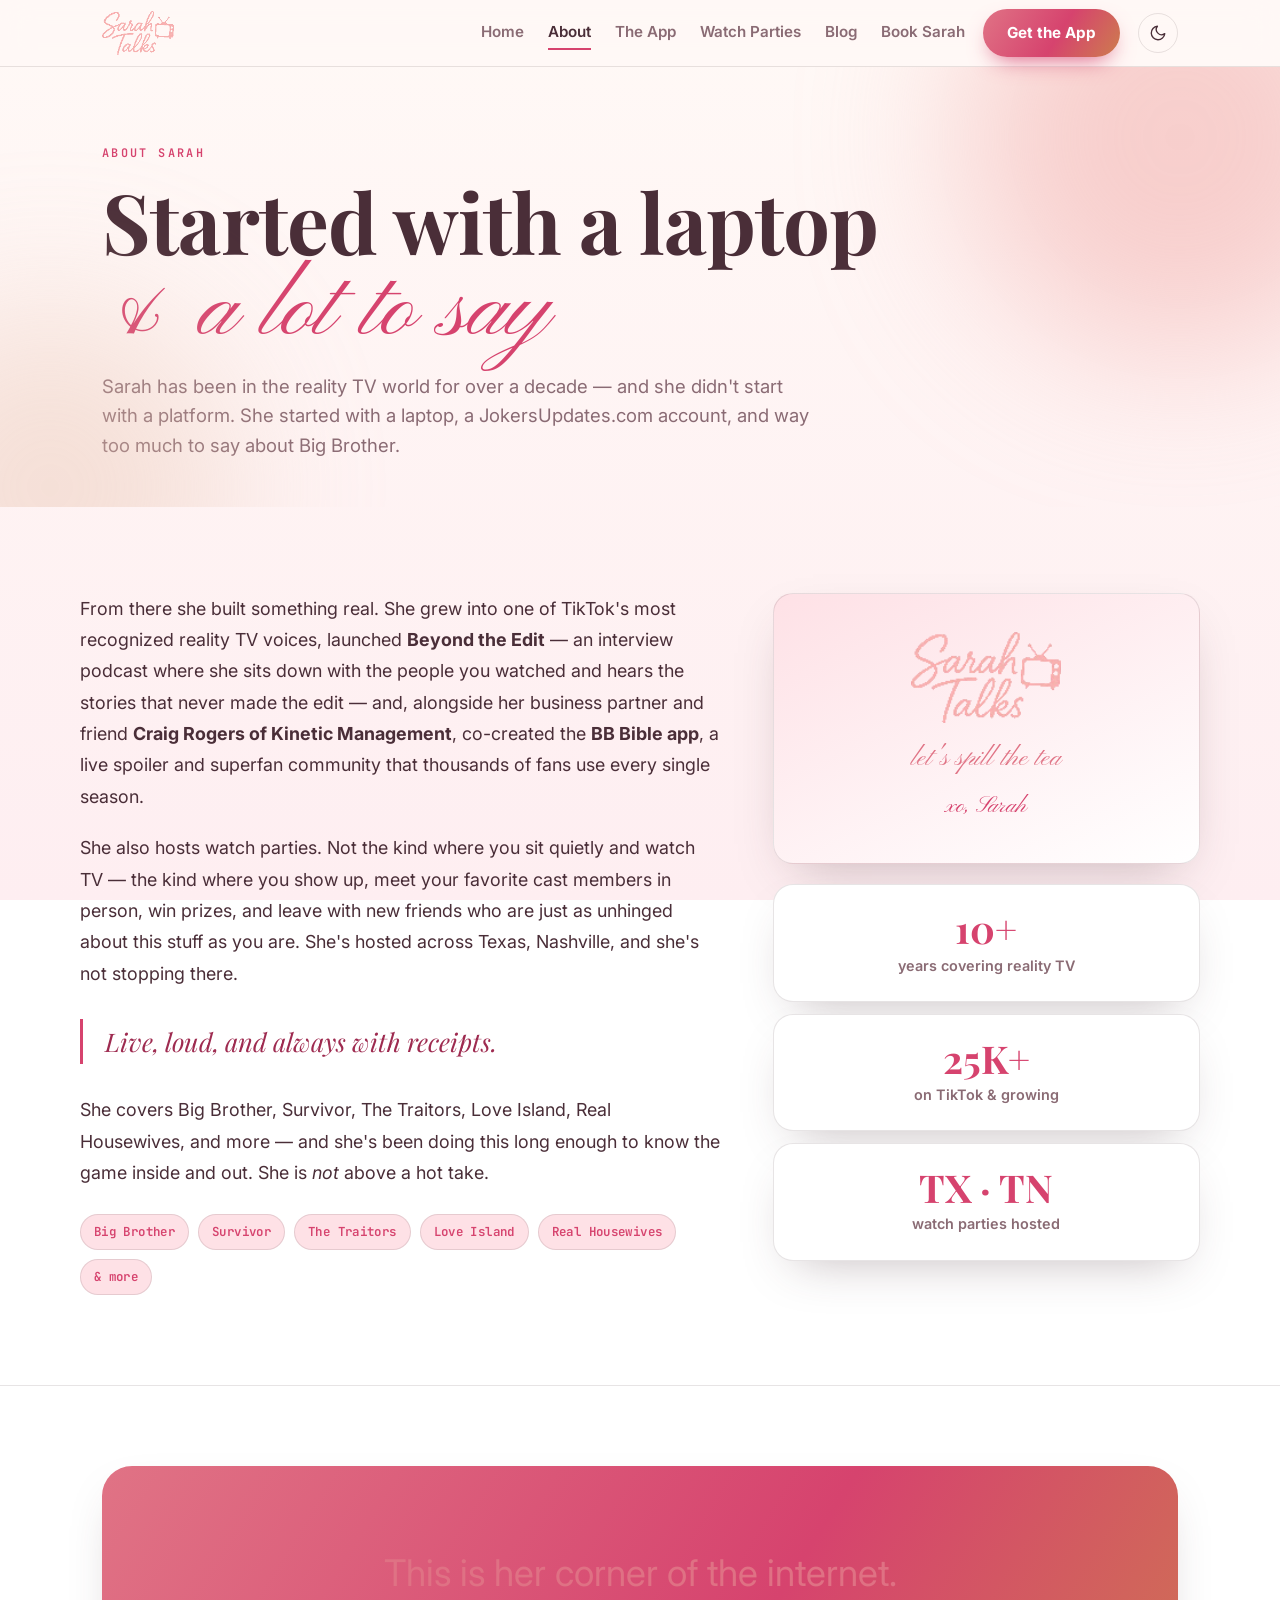
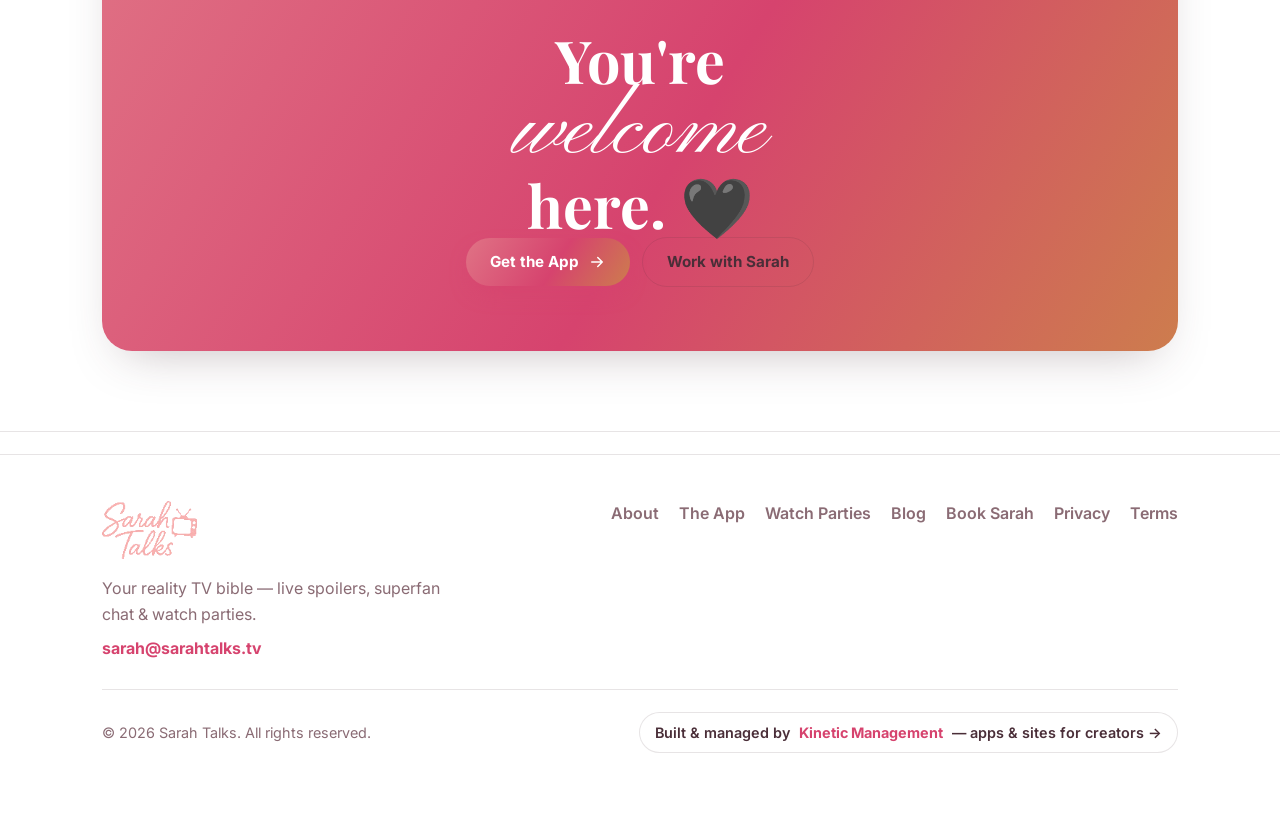
==== about.html @ 282096b9 "Add About page + self-serve Blog (The Feed); nav/footer links; Home CTA → About Co-Authored-By: Clau" ====
<!doctype html>
<html lang="en">
<head>
<meta charset="utf-8">
<meta name="viewport" content="width=device-width, initial-scale=1">
<title>About Sarah — Sarah Talks</title>
<meta name="description" content="Sarah has been in the reality TV world for over a decade — TikTok's reality bestie, host of Beyond the Edit, co-creator of the BB Bible app, and thrower of watch parties across Texas & Nashville.">
<link rel="preconnect" href="https://fonts.googleapis.com">
<link rel="preconnect" href="https://fonts.gstatic.com" crossorigin>
<link href="https://fonts.googleapis.com/css2?family=Playfair+Display:ital,wght@0,500;0,600;0,700;0,800;1,500;1,600&family=Pinyon+Script&family=Inter:wght@400;500;600;700;800&family=JetBrains+Mono:wght@500;600&display=swap" rel="stylesheet">
<link rel="stylesheet" href="styles.css">
</head>
<body>
<header class="nav"><div class="wrap nav-in">
  <a href="index.html" class="brand"><img class="logo" src="assets/sarah-logo-trim.png" alt="Sarah Talks"></a>
  <nav class="nav-right">
    <div class="nav-links" id="navLinks">
      <a href="index.html">Home</a>
      <a href="about.html" class="active">About</a>
      <a href="app.html">The App</a>
      <a href="watch-parties.html">Watch Parties</a>
      <a href="blog.html">Blog</a>
      <a href="book.html">Book Sarah</a>
    </div>
    <a href="app.html" class="btn btn-primary">Get the App</a>
    <button class="toggle" id="themeBtn" aria-label="Toggle theme"></button>
    <button class="menu-btn" id="menuBtn" aria-label="Menu"><svg viewBox="0 0 24 24" fill="none" stroke="currentColor" stroke-width="2" stroke-linecap="round"><path d="M3 6h18M3 12h18M3 18h18"/></svg></button>
  </nav>
</div></header>

<main>
  <section class="hero about-hero">
    <div class="blob a"></div><div class="blob b"></div>
    <div class="wrap">
      <span class="eyebrow">About Sarah</span>
      <h1 class="title" style="margin-top:12px">Started with a laptop<span class="script">&amp; a lot to say</span></h1>
      <p class="lede" style="max-width:60ch">Sarah has been in the reality TV world for over a decade — and she didn't start with a platform. She started with a laptop, a JokersUpdates.com account, and way too much to say about Big Brother.</p>
    </div>
  </section>

  <section>
    <div class="wrap about-grid">
      <div class="about-copy">
        <p>From there she built something real. She grew into one of TikTok's most recognized reality TV voices, launched <b>Beyond the Edit</b> — an interview podcast where she sits down with the people you watched and hears the stories that never made the edit — and, alongside her business partner and friend <b>Craig Rogers of Kinetic Management</b>, co-created the <b>BB Bible app</b>, a live spoiler and superfan community that thousands of fans use every single season.</p>

        <p>She also hosts watch parties. Not the kind where you sit quietly and watch TV — the kind where you show up, meet your favorite cast members in person, win prizes, and leave with new friends who are just as unhinged about this stuff as you are. She's hosted across Texas, Nashville, and she's not stopping there.</p>

        <blockquote class="pull">Live, loud, and always with receipts.</blockquote>

        <p>She covers Big Brother, Survivor, The Traitors, Love Island, Real Housewives, and more — and she's been doing this long enough to know the game inside and out. She is <em>not</em> above a hot take.</p>

        <div class="show-chips">
          <span>Big Brother</span><span>Survivor</span><span>The Traitors</span><span>Love Island</span><span>Real Housewives</span><span>&amp; more</span>
        </div>
      </div>

      <aside class="about-side">
        <figure class="about-panel">
          <img class="about-logo" src="assets/sarah-logo-trim.png" alt="Sarah Talks">
          <p class="signoff" style="font-size:1.7rem;margin:0">let's spill the tea</p>
          <span class="about-panel-sub">xo, Sarah</span>
        </figure>
        <div class="stats about-stats">
          <div class="stat-box"><b>10+</b><small>years covering reality TV</small></div>
          <div class="stat-box"><b>25K+</b><small>on TikTok &amp; growing</small></div>
          <div class="stat-box"><b>TX · TN</b><small>watch parties hosted</small></div>
        </div>
      </aside>
    </div>
  </section>

  <section class="band">
    <div class="wrap">
      <div class="final">
        <p class="signoff" style="font-size:2.3rem">This is her corner of the internet.</p>
        <h2>You're <span class="script">welcome</span> here. 🖤</h2>
        <div class="cta-row">
          <a href="app.html" class="btn btn-primary">Get the App
            <svg viewBox="0 0 24 24" fill="none" stroke="currentColor" stroke-width="2" stroke-linecap="round" stroke-linejoin="round"><path d="M5 12h14M13 6l6 6-6 6"/></svg></a>
          <a href="book.html" class="btn btn-ghost">Work with Sarah</a>
        </div>
      </div>
    </div>
  </section>
</main>

<footer><div class="wrap">
  <div class="foot-in">
    <div>
      <a href="index.html" class="brand"><img class="logo" src="assets/sarah-logo-trim.png" alt="Sarah Talks"></a>
      <p class="muted" style="margin:10px 0 0;max-width:34ch">Your reality TV bible — live spoilers, superfan chat &amp; watch parties.</p>
      <a class="foot-mail" href="mailto:sarah@sarahtalks.tv">sarah@sarahtalks.tv</a>
    </div>
    <div class="foot-links">
      <a href="about.html">About</a><a href="app.html">The App</a><a href="watch-parties.html">Watch Parties</a><a href="blog.html">Blog</a><a href="book.html">Book Sarah</a>
      <a href="privacy.html">Privacy</a>
      <a href="https://www.apple.com/legal/internet-services/itunes/dev/stdeula/" target="_blank" rel="noopener">Terms</a>
    </div>
  </div>
  <div class="kinetic">
    <span>&copy; <span id="yr">2026</span> Sarah Talks. All rights reserved.</span>
    <a class="plug" href="https://kinetic-mgmt.com" target="_blank" rel="noopener">Built &amp; managed by <b>Kinetic Management</b> &mdash; apps &amp; sites for creators &rarr;</a>
  </div>
</div></footer>
<script src="app.js"></script>
</body>
</html>
---- styles.css ----
/* Sarah Talks — shared styles. App-matched (lib/theme.dart): Playfair + Pinyon + Inter, rose-gold palette. */
:root{
  --bg:#fff9f6; --bg2:#feeef1; --surface:#ffffff; --blush:#fee1e6; --blush2:#fdebee;
  --ink:#4a2e38; --muted:#8a6b74; --line:rgba(74,46,56,.13);
  --rose:#f0a6a4; --rose-deep:#e07385; --rasp:#d6436e; --berry:#9e2b50;
  --rosegold:#c99a86; --rosegold-hi:#e7c2ac; --amber:#c9963f; --sage:#7fa98c;
  --grad:linear-gradient(122deg,#e07385 0%,#d6436e 55%,#c9963f 120%);
  --shadow:0 20px 50px -22px rgba(74,46,56,.34);
}
@media (prefers-color-scheme:dark){
  :root{--bg:#171215;--bg2:#1e151a;--surface:#221b20;--blush:#3a2a31;--blush2:#33242b;
    --ink:#f3e8eb;--muted:#b69ba4;--line:rgba(255,255,255,.10);--shadow:0 24px 60px -22px rgba(0,0,0,.72)}
}
:root[data-theme="light"]{--bg:#fff9f6;--bg2:#feeef1;--surface:#fff;--blush:#fee1e6;--blush2:#fdebee;--ink:#4a2e38;--muted:#8a6b74;--line:rgba(74,46,56,.13);--shadow:0 20px 50px -22px rgba(74,46,56,.34)}
:root[data-theme="dark"]{--bg:#171215;--bg2:#1e151a;--surface:#221b20;--blush:#3a2a31;--blush2:#33242b;--ink:#f3e8eb;--muted:#b69ba4;--line:rgba(255,255,255,.10);--shadow:0 24px 60px -22px rgba(0,0,0,.72)}

*{box-sizing:border-box}
html{scroll-behavior:smooth}
body{margin:0;color:var(--ink);background:linear-gradient(180deg,var(--bg),var(--bg2));background-attachment:fixed;
  font-family:"Inter",-apple-system,BlinkMacSystemFont,"Segoe UI",sans-serif;line-height:1.6;-webkit-font-smoothing:antialiased;overflow-x:hidden}
.wrap{max-width:1120px;margin:0 auto;padding:0 22px}
a{color:inherit}
img{max-width:100%;display:block}
h1,h2,h3{margin:0;line-height:1.06;text-wrap:balance;font-family:"Playfair Display",serif}
.eyebrow{font-family:"JetBrains Mono",monospace;font-size:.74rem;letter-spacing:.2em;text-transform:uppercase;font-weight:600;color:var(--rasp)}
.script{font-family:"Pinyon Script",cursive;font-weight:400}
.muted{color:var(--muted)}

/* buttons */
.btn{display:inline-flex;align-items:center;gap:9px;border:none;cursor:pointer;font-family:inherit;font-weight:700;font-size:.95rem;padding:12px 24px;border-radius:999px;text-decoration:none;transition:transform .15s ease,filter .15s ease}
.btn svg{width:18px;height:18px}
.btn-primary{background:var(--grad);color:#fff;box-shadow:0 10px 24px -10px var(--rasp)}
.btn-primary:hover{transform:translateY(-2px);filter:brightness(1.04)}
.btn-ghost{background:transparent;color:var(--ink);border:1.5px solid var(--line)}
.btn-ghost:hover{border-color:var(--rasp);color:var(--rasp)}
.store{display:inline-flex;align-items:center;gap:11px;background:var(--ink);color:var(--bg);text-decoration:none;padding:11px 19px;border-radius:14px;transition:transform .15s ease}
.store:hover{transform:translateY(-2px)}
.store svg{width:24px;height:24px;flex:none}
.store small{display:block;font-size:.66rem;opacity:.8;line-height:1.1;font-weight:500}
.store b{display:block;font-size:1.02rem;line-height:1.15;font-weight:800}
.cta-row{display:flex;flex-wrap:wrap;gap:12px;align-items:center}

/* nav */
header.nav{position:sticky;top:0;z-index:50;background:color-mix(in srgb,var(--bg) 86%,transparent);backdrop-filter:blur(14px);border-bottom:1px solid var(--line)}
.nav-in{display:flex;align-items:center;justify-content:space-between;height:66px}
.brand{font-family:"Playfair Display",serif;font-weight:800;font-size:1.5rem;text-decoration:none;color:var(--ink);letter-spacing:.01em}
.brand em{font-style:italic;color:var(--rasp);font-weight:600}
.nav-right{display:flex;align-items:center;gap:18px}
.nav-links{display:flex;gap:24px}
.nav-links a{text-decoration:none;color:var(--muted);font-weight:600;font-size:.95rem;padding:4px 0;border-bottom:2px solid transparent}
.nav-links a:hover{color:var(--ink)}
.nav-links a.active{color:var(--ink);border-color:var(--rasp)}
.toggle{width:40px;height:40px;border-radius:50%;border:1.5px solid var(--line);background:transparent;cursor:pointer;display:grid;place-items:center;color:var(--ink)}
.toggle svg{width:18px;height:18px}
.toggle:hover{border-color:var(--rasp)}
.menu-btn{display:none;background:none;border:1.5px solid var(--line);border-radius:10px;width:40px;height:40px;cursor:pointer;color:var(--ink)}
@media(max-width:820px){.nav-links{display:none}.nav-links.open{display:flex;position:absolute;top:66px;left:0;right:0;flex-direction:column;background:var(--surface);border-bottom:1px solid var(--line);padding:14px 22px;gap:14px}.menu-btn{display:grid;place-items:center}}

/* icons in blush squares */
.ic{width:54px;height:54px;border-radius:16px;display:grid;place-items:center;background:var(--blush);border:1px solid var(--line);color:var(--rasp)}
.ic svg{width:24px;height:24px;fill:none;stroke:currentColor;stroke-width:1.7;stroke-linecap:round;stroke-linejoin:round}

/* hero */
.hero{position:relative;padding:72px 0 40px;overflow:hidden}
.blob{position:absolute;border-radius:50%;filter:blur(80px);z-index:0}
.blob.a{width:440px;height:440px;background:var(--rose);opacity:.5;top:-150px;right:-120px}
.blob.b{width:360px;height:360px;background:var(--rosegold-hi);opacity:.4;bottom:-160px;left:-130px}
.hero-in{position:relative;z-index:1}
.kicker{display:inline-flex;align-items:center;gap:9px;background:var(--surface);border:1px solid var(--line);padding:7px 15px;border-radius:999px;font-weight:600;font-size:.82rem;box-shadow:var(--shadow)}
.dot{width:9px;height:9px;border-radius:50%;background:var(--rasp);box-shadow:0 0 0 0 rgba(214,67,110,.6);animation:pulse 1.9s infinite;flex:none}
@keyframes pulse{0%{box-shadow:0 0 0 0 rgba(214,67,110,.5)}70%{box-shadow:0 0 0 12px rgba(214,67,110,0)}100%{box-shadow:0 0 0 0 rgba(214,67,110,0)}}
h1.title{font-size:clamp(2.9rem,7.2vw,5.2rem);font-weight:700;margin:20px 0 4px;letter-spacing:-.01em}
h1.title .script{display:block;font-size:clamp(3.4rem,8.6vw,6rem);line-height:.8;color:var(--rasp);font-weight:400;margin-top:8px}
.lede{font-size:1.16rem;color:var(--muted);max-width:52ch;margin:22px 0 26px}
.signoff{font-family:"Pinyon Script",cursive;font-size:1.9rem;color:var(--rose-deep);margin-top:22px}

/* sections */
section{padding:80px 0}
.band{background:var(--surface);border-block:1px solid var(--line)}
.sec-head{max-width:680px;margin-bottom:40px}
.sec-head h2{font-size:clamp(2.1rem,5vw,3.2rem);font-weight:700;margin:12px 0}
.sec-head h2 .script,.script.rasp{color:var(--rasp)}
.sec-head p{color:var(--muted);font-size:1.1rem}
.grid{display:grid;gap:18px}
.g3{grid-template-columns:repeat(3,1fr)}
.g2{grid-template-columns:repeat(2,1fr)}
@media(max-width:860px){.g3{grid-template-columns:1fr}.g2{grid-template-columns:1fr}}
.card{background:var(--surface);border:1px solid var(--line);border-radius:22px;padding:28px;box-shadow:var(--shadow)}
.feat{transition:transform .2s ease}
.feat:hover{transform:translateY(-4px)}
.feat .ic{margin-bottom:16px}
.feat h3{font-size:1.32rem;font-weight:700;margin-bottom:8px}
.feat p{color:var(--muted);font-size:.98rem;margin:0}

/* big split cards (home 'three worlds') */
.split{display:grid;grid-template-columns:repeat(3,1fr);gap:18px}
@media(max-width:860px){.split{grid-template-columns:1fr}}
.world{position:relative;overflow:hidden;border-radius:24px;padding:30px;color:#fff;min-height:280px;display:flex;flex-direction:column;justify-content:flex-end;text-decoration:none;box-shadow:var(--shadow);transition:transform .2s ease}
.world:hover{transform:translateY(-5px)}
.world .ic{background:rgba(255,255,255,.16);border-color:rgba(255,255,255,.24);color:#fff;position:absolute;top:26px;left:26px}
.world h3{font-size:1.7rem;font-weight:700}
.world p{margin:6px 0 14px;opacity:.94;font-family:"Inter";font-size:.98rem}
.world .go{font-weight:700;display:inline-flex;align-items:center;gap:7px}
.world .go svg{width:18px;height:18px;fill:none;stroke:currentColor;stroke-width:2}
.w-app{background:linear-gradient(155deg,#e07385,#9e2b50)}
.w-party{background:linear-gradient(155deg,#c9963f,#9e6b1f)}
.w-book{background:linear-gradient(155deg,#9e2b50,#4a2e38)}

/* shows */
.show-row{display:grid;grid-template-columns:repeat(3,1fr);gap:16px}
@media(max-width:760px){.show-row{grid-template-columns:1fr}}
.show{position:relative;border-radius:22px;padding:30px 26px;color:#fff;overflow:hidden;min-height:190px;display:flex;flex-direction:column;justify-content:flex-end;box-shadow:var(--shadow)}
.show.bb{background:linear-gradient(150deg,#e07385,#9e2b50)}
.show.sv{background:linear-gradient(150deg,#c9963f,#9e6b1f)}
.show.tr{background:linear-gradient(150deg,#9e2b50,#2a1620)}
.show h3{font-size:2rem;font-weight:700}
.show p{margin:4px 0 0;opacity:.92;font-size:.95rem;font-family:"Inter"}
.status{position:absolute;top:18px;left:18px;font-family:"JetBrains Mono",monospace;font-size:.66rem;font-weight:600;letter-spacing:.08em;background:rgba(0,0,0,.26);padding:5px 11px;border-radius:999px;text-transform:uppercase;color:#fff}
.status.live{background:var(--rasp)}

/* stats */
.stats{display:flex;flex-wrap:wrap;gap:14px}
.stat-box{flex:1;min-width:150px;background:var(--surface);border:1px solid var(--line);border-radius:20px;padding:24px;text-align:center;box-shadow:var(--shadow)}
.stat-box b{font-family:"Playfair Display",serif;font-weight:700;font-size:2.4rem;display:block;color:var(--rasp);line-height:1}
.stat-box small{color:var(--muted);font-weight:600;font-size:.9rem;display:block;margin-top:6px}

/* events */
.event{display:grid;grid-template-columns:auto 1fr auto;gap:24px;align-items:center;background:var(--surface);border:1px solid var(--line);border-radius:22px;padding:22px 26px;box-shadow:var(--shadow)}
.event+.event{margin-top:16px}
.edate{text-align:center;background:var(--blush);border:1px solid var(--line);border-radius:14px;padding:12px 16px;min-width:82px}
.edate .m{font-family:"JetBrains Mono",monospace;font-size:.72rem;letter-spacing:.12em;text-transform:uppercase;color:var(--rasp);font-weight:600}
.edate .d{font-family:"Playfair Display",serif;font-size:2rem;font-weight:700;line-height:1}
.einfo h3{font-size:1.3rem;font-weight:700;margin-bottom:4px}
.einfo .meta{color:var(--muted);font-size:.94rem;display:flex;flex-wrap:wrap;gap:14px;margin-top:6px}
.einfo .meta span{display:inline-flex;align-items:center;gap:6px}
.einfo .meta svg{width:15px;height:15px;fill:none;stroke:currentColor;stroke-width:1.7}
.epill{font-family:"JetBrains Mono",monospace;font-size:.66rem;font-weight:600;letter-spacing:.08em;text-transform:uppercase;padding:5px 11px;border-radius:999px;background:var(--blush);color:var(--rasp);display:inline-block;margin-bottom:8px}
.epill.past{background:var(--blush2);color:var(--muted)}
@media(max-width:720px){.event{grid-template-columns:auto 1fr;gap:16px}.event .btn{grid-column:1/-1;justify-content:center}}

/* gallery */
.gallery{display:grid;grid-template-columns:repeat(4,1fr);gap:12px}
@media(max-width:760px){.gallery{grid-template-columns:repeat(2,1fr)}}
.gallery .ph{aspect-ratio:3/4;border-radius:16px;background:linear-gradient(160deg,var(--blush),var(--rosegold-hi));border:1px solid var(--line);display:grid;place-items:center;color:var(--muted);font-size:.8rem;text-align:center;padding:10px;overflow:hidden}
.gallery .ph img{width:100%;height:100%;object-fit:cover}

/* logos strip */
.logos{display:flex;flex-wrap:wrap;gap:14px;align-items:center;justify-content:center}
.logos .lg{background:var(--surface);border:1px solid var(--line);border-radius:12px;padding:14px 22px;color:var(--muted);font-weight:700;font-family:"Playfair Display",serif;font-style:italic}

/* form */
.form{display:grid;gap:16px}
.form .row{display:grid;grid-template-columns:1fr 1fr;gap:16px}
@media(max-width:620px){.form .row{grid-template-columns:1fr}}
.field{display:flex;flex-direction:column;gap:7px}
.field label{font-weight:600;font-size:.88rem}
.field input,.field select,.field textarea{font-family:inherit;font-size:1rem;color:var(--ink);background:var(--bg);border:1.5px solid var(--line);border-radius:12px;padding:12px 14px;width:100%}
.field textarea{min-height:130px;resize:vertical}
.field input:focus,.field select:focus,.field textarea:focus{outline:none;border-color:var(--rasp)}

/* testimonial */
.quote{font-family:"Playfair Display",serif;font-style:italic;font-size:clamp(1.4rem,3vw,2rem);line-height:1.35;max-width:24ch}
.quote-by{color:var(--muted);font-weight:600;margin-top:16px;font-family:"Inter"}

/* phone */
.phone-wrap{display:grid;place-items:center}
.phone{width:272px;height:556px;border-radius:42px;background:linear-gradient(160deg,#4a2e38,#1b1216);padding:12px;box-shadow:var(--shadow),0 0 0 2px rgba(255,255,255,.05);position:relative}
.phone::before{content:"";position:absolute;top:20px;left:50%;transform:translateX(-50%);width:96px;height:22px;background:#000;border-radius:14px;z-index:3}
.screen{width:100%;height:100%;border-radius:32px;overflow:hidden;background:#fff9f6;display:flex;flex-direction:column}
.sc-top{background:var(--grad);padding:42px 16px 18px;color:#fff}
.sc-top .eyebrow{color:rgba(255,255,255,.9)}
.sc-top h4{font-family:"Playfair Display",serif;font-weight:700;font-size:1.5rem;margin:4px 0 0}
.sc-top .script{font-size:1.5rem;color:#fff}
.sc-body{padding:14px;display:flex;flex-direction:column;gap:10px;flex:1;background:linear-gradient(180deg,#fff9f6,#feeef1)}
.chip{background:#fff;border:1px solid rgba(74,46,56,.1);border-radius:14px;padding:11px 13px;box-shadow:0 6px 16px -12px rgba(74,46,56,.5)}
.chip .r{display:flex;justify-content:space-between;align-items:center;font-size:.82rem;font-weight:700;color:#4a2e38;gap:8px}
.chip .r .l{display:inline-flex;align-items:center;gap:7px}
.chip .r .l svg{width:15px;height:15px;fill:none;stroke:#d6436e;stroke-width:1.8}
.chip .s{font-size:.72rem;color:#8a6b74;margin-top:3px}
.liveTag{background:#d6436e;color:#fff;font-size:.6rem;font-weight:800;padding:2px 7px;border-radius:6px;letter-spacing:.06em}
.bar{height:8px;border-radius:6px;background:#f4dece;overflow:hidden;margin-top:6px}
.bar i{display:block;height:100%;width:72%;background:#c9963f}

/* marquee */
.marq{border-block:1px solid var(--line);background:var(--surface);overflow:hidden;white-space:nowrap;padding:15px 0;margin-top:30px}
.marq-track{display:inline-flex;gap:34px;animation:scroll 28s linear infinite;font-family:"Playfair Display",serif;font-style:italic;font-size:1.15rem;color:var(--muted)}
.marq-track b{color:var(--ink);font-style:normal;font-weight:700}
.marq-track span{color:var(--rasp)}
@keyframes scroll{from{transform:translateX(0)}to{transform:translateX(-50%)}}

/* final cta */
.final{text-align:center;background:var(--grad);border-radius:30px;padding:64px 30px;color:#fff;box-shadow:var(--shadow)}
.final h2{font-size:clamp(2.2rem,6vw,3.7rem);font-weight:700}
.final .script{display:block;font-size:1.5em;line-height:.9;margin-bottom:2px}
.final p{font-size:1.15rem;opacity:.96;max-width:44ch;margin:14px auto 26px;font-family:"Inter"}
.final .cta-row{justify-content:center}
.final .store{background:#2a1620;color:#fff}

/* footer */
footer{border-top:1px solid var(--line);padding:46px 0 60px;margin-top:22px}
.foot-in{display:flex;flex-wrap:wrap;justify-content:space-between;gap:26px;align-items:flex-start}
.foot-in .brand{font-size:1.35rem}
.foot-mail{color:var(--rasp);text-decoration:none;font-weight:700;display:inline-block;margin-top:8px}
.foot-links{display:flex;gap:20px;flex-wrap:wrap}
.foot-links a{color:var(--muted);text-decoration:none;font-weight:600}
.foot-links a:hover{color:var(--ink)}
.kinetic{margin-top:28px;padding-top:22px;border-top:1px solid var(--line);display:flex;justify-content:space-between;flex-wrap:wrap;gap:12px;align-items:center;color:var(--muted);font-size:.9rem}
.kinetic .plug{display:inline-flex;align-items:center;gap:9px;background:var(--surface);border:1px solid var(--line);padding:8px 15px;border-radius:999px;text-decoration:none;color:var(--ink);font-weight:600}
.kinetic .plug b{color:var(--rasp)}
.kinetic .plug:hover{border-color:var(--rasp)}

/* logo */
.brand{display:inline-flex;align-items:center}
.brand .logo{height:44px;width:auto;display:block}
.foot-in .brand .logo{height:58px}
@media(max-width:820px){.brand .logo{height:38px}}

/* responsive hero split (app page) */
.hero-split{display:grid;grid-template-columns:1.12fr .88fr;gap:46px;align-items:center}
@media(max-width:860px){.hero-split{grid-template-columns:1fr;gap:30px}.hero-split .phone-wrap{order:-1}}

/* dallas bento mosaic gallery */
.mosaic{display:grid;grid-template-columns:repeat(4,1fr);grid-auto-rows:172px;gap:12px;grid-auto-flow:dense}
.mosaic .tile{overflow:hidden;border-radius:16px;border:1px solid var(--line);box-shadow:var(--shadow);position:relative}
.mosaic .tile img{width:100%;height:100%;object-fit:cover;display:block;transition:transform .5s ease}
.mosaic .tile:hover img{transform:scale(1.07)}
.mosaic .big{grid-column:span 2;grid-row:span 2}
.mosaic .wide{grid-column:span 2}
.mosaic .tall{grid-row:span 2}
@media(max-width:820px){
  .mosaic{grid-template-columns:repeat(2,1fr);grid-auto-rows:150px;gap:10px}
  .mosaic .big{grid-column:span 2;grid-row:span 2}
  .mosaic .wide{grid-column:span 2}
  .mosaic .tall{grid-row:span 2}
}
@media(max-width:460px){.mosaic{grid-auto-rows:132px}}

/* mobile nav overflow fix */
html{overflow-x:hidden}
@media(max-width:820px){
  .nav-in{gap:10px}
  .nav-right{gap:10px}
  .nav-right .btn-primary{display:none}   /* Get-the-App lives in the hero + menu on mobile */
}

/* find sarah — socials + link list (linktree on-site) */
.sociicons{display:flex;flex-wrap:wrap;gap:12px;justify-content:center;margin:0 auto 26px}
.sociicons a{width:56px;height:56px;border-radius:16px;display:grid;place-items:center;background:var(--surface);border:1px solid var(--line);color:var(--ink);box-shadow:var(--shadow);transition:transform .18s ease,border-color .18s}
.sociicons a:hover{transform:translateY(-3px);border-color:var(--rasp);color:var(--rasp)}
.sociicons svg{width:24px;height:24px;fill:currentColor}
.linklist{max-width:540px;margin:0 auto;display:flex;flex-direction:column;gap:12px}
.linkbtn{display:flex;align-items:center;gap:14px;background:var(--surface);border:1px solid var(--line);border-radius:16px;padding:14px 18px;text-decoration:none;color:var(--ink);box-shadow:var(--shadow);transition:transform .18s ease,border-color .18s}
.linkbtn:hover{transform:translateY(-2px);border-color:var(--rasp)}
.linkbtn .ic{width:44px;height:44px;border-radius:12px;flex:none;margin:0}
.linkbtn b{font-weight:700;font-size:1.02rem}
.linkbtn small{display:block;font-weight:500;color:var(--muted);font-size:.85rem;margin-top:1px}
.linkbtn .arr{margin-left:auto;color:var(--muted);flex:none}
.linkbtn .arr svg{width:20px;height:20px;fill:none;stroke:currentColor;stroke-width:2;stroke-linecap:round;stroke-linejoin:round}
.linkbtn:hover .arr{color:var(--rasp)}

/* ============ ABOUT ============ */
.about-hero{padding-bottom:20px}
.about-grid{display:grid;grid-template-columns:1.5fr 1fr;gap:52px;align-items:start;padding:6px 0 10px}
.about-copy p{font-size:1.12rem;line-height:1.75;color:var(--ink);margin:0 0 20px}
.about-copy b{color:var(--ink);font-weight:700}
.pull{margin:30px 0;padding:6px 0 6px 22px;border-left:3px solid var(--rasp);
  font-family:"Playfair Display",serif;font-style:italic;font-size:1.6rem;line-height:1.3;color:var(--berry)}
:root[data-theme="dark"] .pull{color:var(--rose)}
@media(prefers-color-scheme:dark){:root:not([data-theme="light"]) .pull{color:var(--rose)}}
.show-chips{display:flex;flex-wrap:wrap;gap:9px;margin-top:26px}
.show-chips span{font-family:"JetBrains Mono",monospace;font-size:.78rem;font-weight:600;letter-spacing:.03em;
  padding:7px 13px;border-radius:999px;background:var(--blush);border:1px solid var(--line);color:var(--rasp)}
.about-side{position:sticky;top:88px;display:flex;flex-direction:column;gap:20px}
.about-photo{margin:0;border-radius:20px;overflow:hidden;border:1px solid var(--line);box-shadow:var(--shadow)}
.about-photo img{width:100%;height:auto;display:block}
.about-photo figcaption{font-size:.82rem;color:var(--muted);padding:10px 14px;background:var(--surface);text-align:center}
.about-stats{display:grid;grid-template-columns:1fr;gap:12px}
@media(max-width:860px){.about-grid{grid-template-columns:1fr;gap:34px}.about-side{position:static}.about-stats{grid-template-columns:1fr 1fr 1fr}}

/* ============ BLOG ============ */
.blog-head{padding:46px 0 8px}
.blog-list{display:grid;grid-template-columns:repeat(2,1fr);gap:26px;padding:22px 0 10px}
@media(max-width:760px){.blog-list{grid-template-columns:1fr}}
.pcard{display:flex;flex-direction:column;text-decoration:none;color:var(--ink);background:var(--surface);
  border:1px solid var(--line);border-radius:20px;overflow:hidden;box-shadow:var(--shadow);
  transition:transform .16s ease,border-color .16s ease}
.pcard:hover{transform:translateY(-4px);border-color:var(--rose-deep)}
.pcard-cover{aspect-ratio:16/9;background:var(--blush);background-size:cover;background-position:center;border-bottom:1px solid var(--line)}
.pcard-body{padding:20px 22px 24px;display:flex;flex-direction:column;gap:9px;flex:1}
.pcard .tag{align-self:flex-start;font-family:"JetBrains Mono",monospace;font-size:.68rem;letter-spacing:.14em;
  text-transform:uppercase;font-weight:600;color:var(--rasp);background:var(--blush);padding:4px 10px;border-radius:999px}
.pcard h3{font-family:"Playfair Display",serif;font-size:1.4rem;font-weight:700;margin:2px 0 0;line-height:1.2}
.pcard p{color:var(--muted);font-size:.98rem;line-height:1.55;margin:0}
.pcard .meta{margin-top:auto;padding-top:10px;font-size:.82rem;color:var(--muted);display:flex;gap:8px;align-items:center}
.blog-empty{text-align:center;color:var(--muted);padding:70px 0;font-size:1.05rem}

/* ============ ARTICLE (post) ============ */
.article{max-width:720px;margin:0 auto;padding:8px 0 20px}
.article .backlink{display:inline-flex;align-items:center;gap:6px;color:var(--muted);text-decoration:none;font-weight:600;font-size:.9rem;margin-bottom:20px}
.article .backlink:hover{color:var(--rasp)}
.article-cover{width:100%;border-radius:20px;border:1px solid var(--line);margin:14px 0 8px;box-shadow:var(--shadow)}
.article h1{font-family:"Playfair Display",serif;font-size:clamp(2rem,5vw,2.9rem);font-weight:800;line-height:1.12;margin:12px 0 10px}
.article .art-meta{color:var(--muted);font-size:.92rem;margin-bottom:6px}
.prose{font-size:1.14rem;line-height:1.8;color:var(--ink)}
.prose p{margin:0 0 22px}
.prose h2{font-family:"Playfair Display",serif;font-size:1.7rem;margin:34px 0 12px}
.prose h3{font-size:1.3rem;margin:28px 0 10px}
.prose a{color:var(--rasp);text-decoration:underline;text-underline-offset:2px}
.prose ul,.prose ol{margin:0 0 22px;padding-left:22px}
.prose li{margin:0 0 8px}
.prose img{max-width:100%;border-radius:14px;margin:10px 0}
.prose blockquote{margin:24px 0;padding:4px 0 4px 20px;border-left:3px solid var(--rasp);font-style:italic;color:var(--berry)}

/* ============ WRITE (self-serve editor) ============ */
.editor-wrap{max-width:760px;margin:0 auto;padding:10px 0 40px}
.ed-field{display:flex;flex-direction:column;gap:6px;margin-bottom:16px}
.ed-field label{font-family:"JetBrains Mono",monospace;font-size:.72rem;letter-spacing:.12em;text-transform:uppercase;font-weight:600;color:var(--muted)}
.ed-field input,.ed-field textarea,.ed-field select{font:inherit;color:var(--ink);background:var(--surface);border:1.5px solid var(--line);
  border-radius:12px;padding:12px 14px;width:100%;box-sizing:border-box}
.ed-field input:focus,.ed-field textarea:focus{outline:none;border-color:var(--rasp)}
.ed-field textarea{min-height:340px;line-height:1.7;resize:vertical}
.ed-row{display:grid;grid-template-columns:1fr 1fr;gap:16px}
@media(max-width:620px){.ed-row{grid-template-columns:1fr}}
.ed-actions{display:flex;gap:12px;flex-wrap:wrap;align-items:center;margin-top:8px}
.ed-note{font-size:.92rem;margin-left:auto}
.ed-hint{font-size:.82rem;color:var(--muted);margin:-8px 0 18px}
.login-card{max-width:420px;margin:40px auto;background:var(--surface);border:1px solid var(--line);border-radius:20px;padding:30px 28px;box-shadow:var(--shadow)}
.login-card h2{margin:0 0 6px}
.draft-list{margin-top:34px;border-top:1px solid var(--line);padding-top:22px}
.draft-row{display:flex;align-items:center;gap:12px;padding:12px 0;border-bottom:1px solid var(--line)}
.draft-row .grow{flex:1;min-width:0}
.draft-row .grow b{display:block;font-family:"Playfair Display",serif;font-size:1.05rem}
.draft-row .grow small{color:var(--muted)}
.badge-live{font-family:"JetBrains Mono",monospace;font-size:.66rem;letter-spacing:.1em;padding:3px 8px;border-radius:999px;background:var(--sage);color:#fff;font-weight:600}
.badge-draft{font-family:"JetBrains Mono",monospace;font-size:.66rem;letter-spacing:.1em;padding:3px 8px;border-radius:999px;background:var(--blush);color:var(--muted);font-weight:600}
.btn-sm{padding:7px 13px;font-size:.86rem;border-radius:10px}

.about-panel{margin:0;border-radius:20px;border:1px solid var(--line);box-shadow:var(--shadow);
  background:linear-gradient(155deg,var(--blush),var(--surface));padding:38px 26px;text-align:center;
  display:flex;flex-direction:column;align-items:center;gap:6px}
.about-panel .about-logo{width:150px;max-width:70%;height:auto;margin-bottom:8px}
.about-panel .signoff{color:var(--rose-deep)}
.about-panel-sub{font-family:"Pinyon Script",cursive;font-size:1.5rem;color:var(--rasp)}
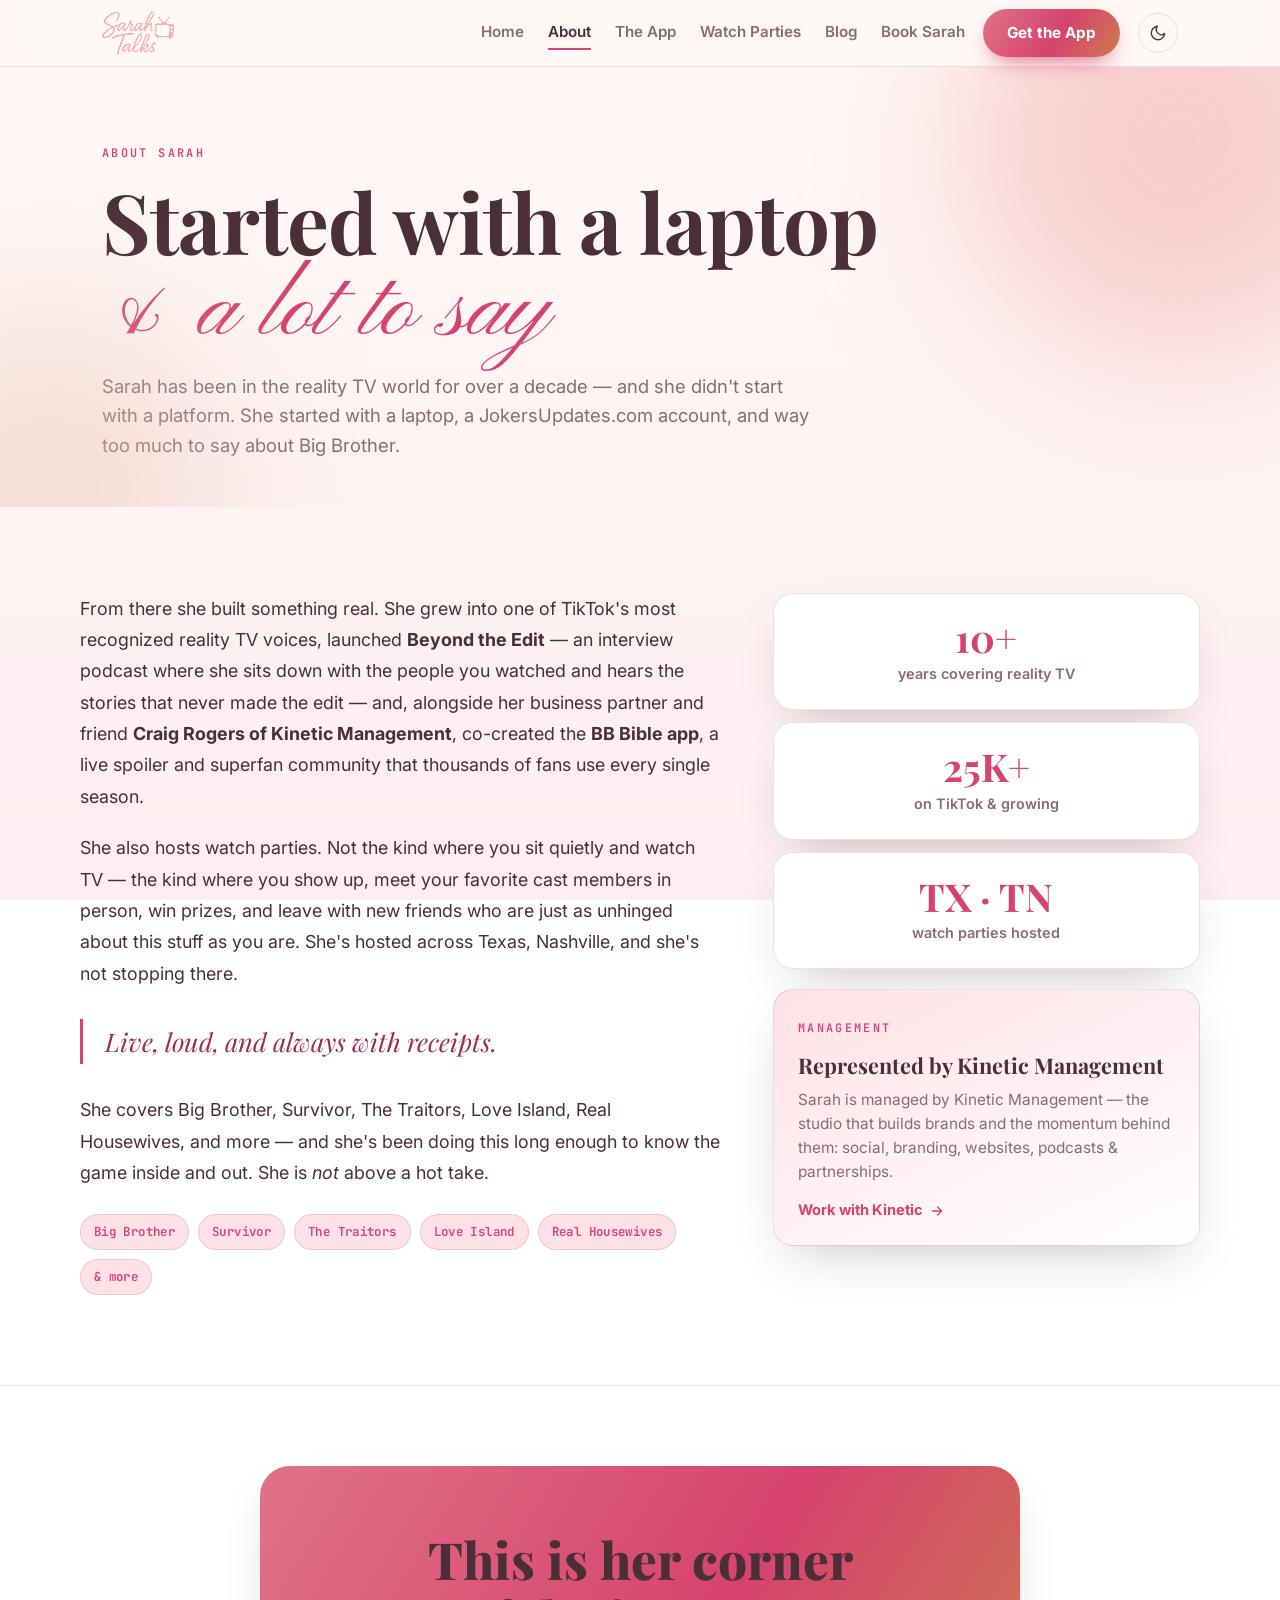
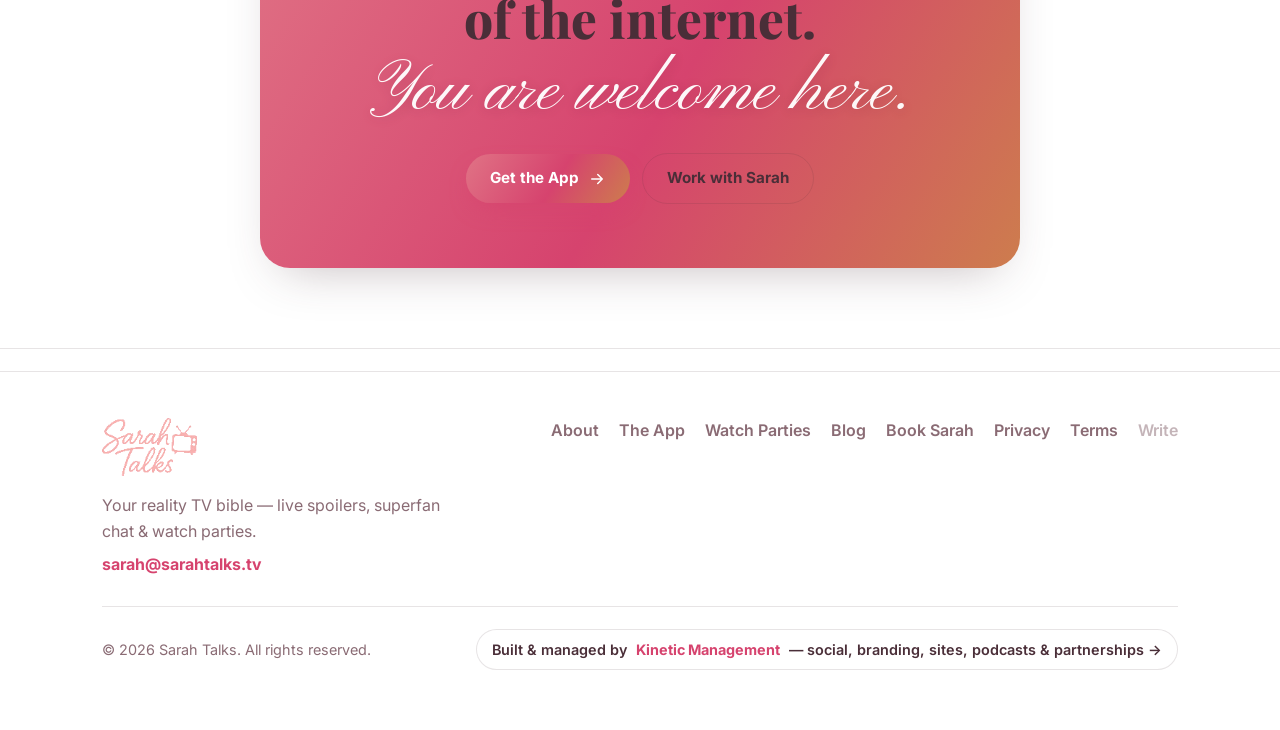
==== commit 28081f48: "About/Blog polish: readable closing, drop pixeled logo + xo + emojis, Kinetic card, stronger blog bo" ====
--- a/about.html
+++ b/about.html
@@ -8,7 +8,7 @@
 <link rel="preconnect" href="https://fonts.googleapis.com">
 <link rel="preconnect" href="https://fonts.gstatic.com" crossorigin>
 <link href="https://fonts.googleapis.com/css2?family=Playfair+Display:ital,wght@0,500;0,600;0,700;0,800;1,500;1,600&family=Pinyon+Script&family=Inter:wght@400;500;600;700;800&family=JetBrains+Mono:wght@500;600&display=swap" rel="stylesheet">
-<link rel="stylesheet" href="styles.css">
+<link rel="stylesheet" href="styles.css?v=2">
 </head>
 <body>
 <header class="nav"><div class="wrap nav-in">
@@ -55,15 +55,16 @@
       </div>
 
       <aside class="about-side">
-        <figure class="about-panel">
-          <img class="about-logo" src="assets/sarah-logo-trim.png" alt="Sarah Talks">
-          <p class="signoff" style="font-size:1.7rem;margin:0">let's spill the tea</p>
-          <span class="about-panel-sub">xo, Sarah</span>
-        </figure>
         <div class="stats about-stats">
           <div class="stat-box"><b>10+</b><small>years covering reality TV</small></div>
           <div class="stat-box"><b>25K+</b><small>on TikTok &amp; growing</small></div>
           <div class="stat-box"><b>TX · TN</b><small>watch parties hosted</small></div>
+        </div>
+        <div class="kinetic-card">
+          <span class="eyebrow">Management</span>
+          <b>Represented by Kinetic Management</b>
+          <p>Sarah is managed by Kinetic Management — the studio that builds brands and the momentum behind them: social, branding, websites, podcasts &amp; partnerships.</p>
+          <a href="https://kinetic-mgmt.com" target="_blank" rel="noopener">Work with Kinetic <svg viewBox="0 0 24 24" width="16" height="16" fill="none" stroke="currentColor" stroke-width="2" stroke-linecap="round" stroke-linejoin="round"><path d="M5 12h14M13 6l6 6-6 6"/></svg></a>
         </div>
       </aside>
     </div>
@@ -71,10 +72,10 @@
 
   <section class="band">
     <div class="wrap">
-      <div class="final">
-        <p class="signoff" style="font-size:2.3rem">This is her corner of the internet.</p>
-        <h2>You're <span class="script">welcome</span> here. 🖤</h2>
-        <div class="cta-row">
+      <div class="final about-final">
+        <h2 class="corner-line">This is her corner of the internet.</h2>
+        <p class="welcome-line">You are welcome here.</p>
+        <div class="cta-row" style="justify-content:center">
           <a href="app.html" class="btn btn-primary">Get the App
             <svg viewBox="0 0 24 24" fill="none" stroke="currentColor" stroke-width="2" stroke-linecap="round" stroke-linejoin="round"><path d="M5 12h14M13 6l6 6-6 6"/></svg></a>
           <a href="book.html" class="btn btn-ghost">Work with Sarah</a>
@@ -94,14 +95,14 @@
     <div class="foot-links">
       <a href="about.html">About</a><a href="app.html">The App</a><a href="watch-parties.html">Watch Parties</a><a href="blog.html">Blog</a><a href="book.html">Book Sarah</a>
       <a href="privacy.html">Privacy</a>
-      <a href="https://www.apple.com/legal/internet-services/itunes/dev/stdeula/" target="_blank" rel="noopener">Terms</a>
+      <a href="https://www.apple.com/legal/internet-services/itunes/dev/stdeula/" target="_blank" rel="noopener">Terms</a><a href="write.html" style="opacity:.5">Write</a>
     </div>
   </div>
   <div class="kinetic">
     <span>&copy; <span id="yr">2026</span> Sarah Talks. All rights reserved.</span>
-    <a class="plug" href="https://kinetic-mgmt.com" target="_blank" rel="noopener">Built &amp; managed by <b>Kinetic Management</b> &mdash; apps &amp; sites for creators &rarr;</a>
+    <a class="plug" href="https://kinetic-mgmt.com" target="_blank" rel="noopener">Built &amp; managed by <b>Kinetic Management</b> &mdash; social, branding, sites, podcasts &amp; partnerships &rarr;</a>
   </div>
 </div></footer>
-<script src="app.js"></script>
+<script src="app.js?v=2"></script>
 </body>
 </html>
--- a/styles.css
+++ b/styles.css
@@ -341,3 +341,25 @@
 .about-panel .about-logo{width:150px;max-width:70%;height:auto;margin-bottom:8px}
 .about-panel .signoff{color:var(--rose-deep)}
 .about-panel-sub{font-family:"Pinyon Script",cursive;font-size:1.5rem;color:var(--rasp)}
+
+/* ============ ABOUT — revised closing + sidebar (v2) ============ */
+.about-final{text-align:center;max-width:760px;margin:0 auto}
+.about-final .corner-line{font-family:"Playfair Display",serif;font-weight:800;color:var(--ink);
+  font-size:clamp(2rem,5vw,3.2rem);line-height:1.14;margin:0 0 10px;text-wrap:balance}
+.about-final .welcome-line{font-family:"Pinyon Script",cursive;color:#fff;
+  font-size:clamp(2.6rem,7vw,4.4rem);line-height:1;margin:0 0 26px;text-shadow:0 2px 14px rgba(120,20,50,.28)}
+/* Kinetic sidebar card */
+.kinetic-card{background:linear-gradient(155deg,var(--blush),var(--surface));border:1px solid var(--line);
+  border-radius:20px;padding:24px 24px 22px;box-shadow:var(--shadow);text-align:left}
+.kinetic-card .eyebrow{color:var(--rasp)}
+.kinetic-card b{display:block;font-family:"Playfair Display",serif;font-size:1.35rem;font-weight:700;margin:8px 0 6px}
+.kinetic-card p{color:var(--muted);font-size:.96rem;line-height:1.55;margin:0 0 14px}
+.kinetic-card a{display:inline-flex;align-items:center;gap:6px;color:var(--rasp);font-weight:700;font-size:.92rem;text-decoration:none}
+.kinetic-card a:hover{gap:9px}
+
+/* ============ BLOG — stronger boxed cards + coverless block (v2) ============ */
+.pcard{border-width:1.5px}
+.pcard-cover{position:relative}
+.pcard-cover.noimg{background:linear-gradient(135deg,var(--rose-deep),var(--rasp) 60%,var(--amber));
+  display:flex;align-items:center;justify-content:center;text-align:center;padding:16px}
+.pcard-cover.noimg .ph{font-family:"Pinyon Script",cursive;font-size:2.2rem;color:#fff;text-shadow:0 2px 10px rgba(0,0,0,.18)}
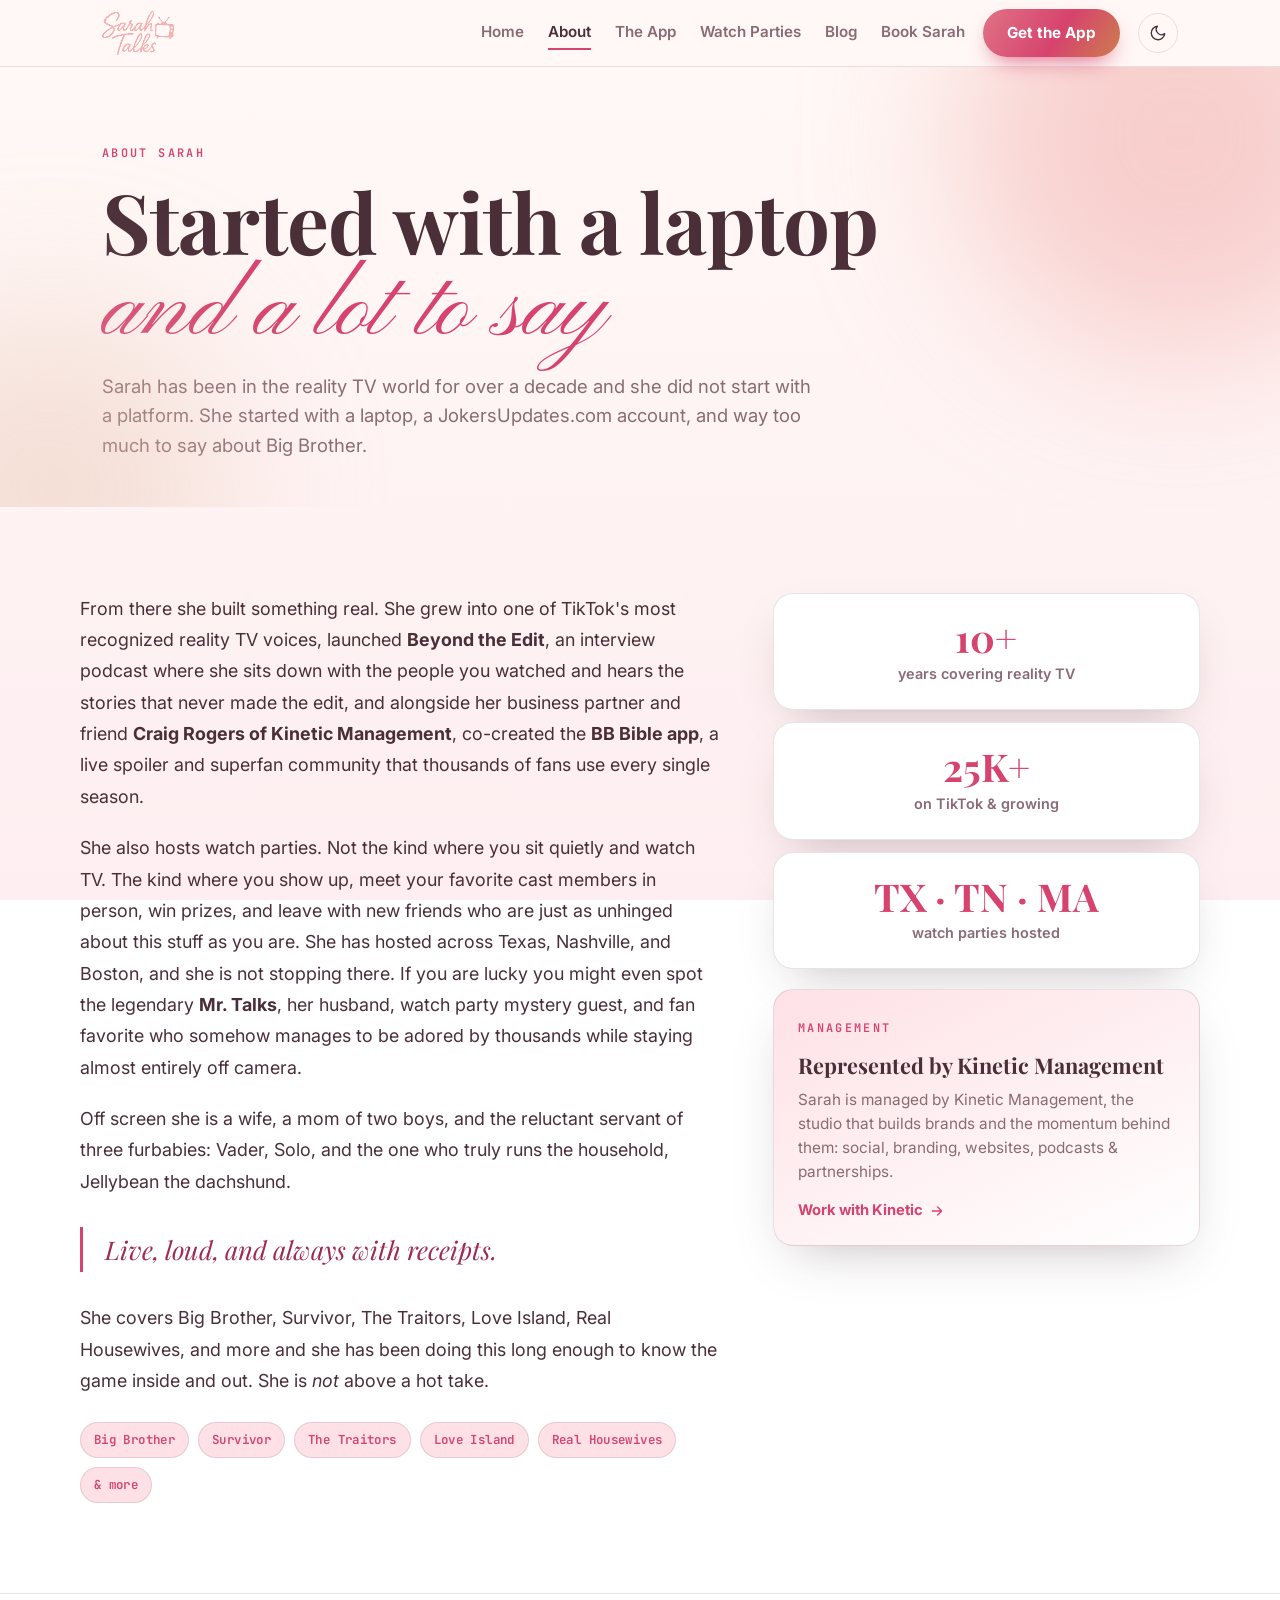
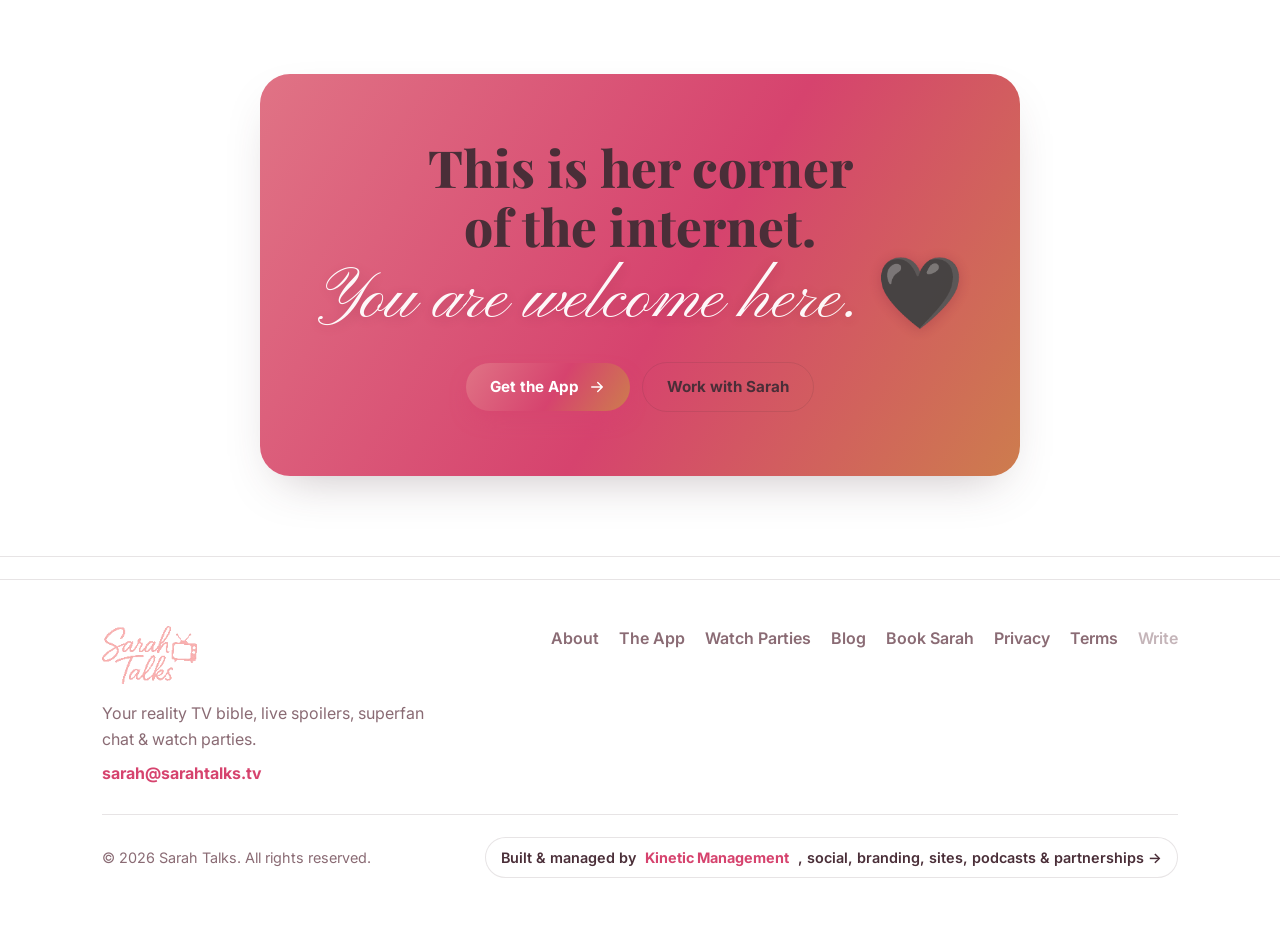
==== commit e47b16cb: "About: Sarah's new bio copy (+Mr. Talks, furbabies, Boston); remove all em/en-dashes site-wide Co-Au" ====
--- a/about.html
+++ b/about.html
@@ -3,8 +3,8 @@
 <head>
 <meta charset="utf-8">
 <meta name="viewport" content="width=device-width, initial-scale=1">
-<title>About Sarah — Sarah Talks</title>
-<meta name="description" content="Sarah has been in the reality TV world for over a decade — TikTok's reality bestie, host of Beyond the Edit, co-creator of the BB Bible app, and thrower of watch parties across Texas & Nashville.">
+<title>About Sarah · Sarah Talks</title>
+<meta name="description" content="Sarah has been in the reality TV world for over a decade: TikTok's reality bestie, host of Beyond the Edit, co-creator of the BB Bible app, and thrower of watch parties across Texas, Nashville & Boston.">
 <link rel="preconnect" href="https://fonts.googleapis.com">
 <link rel="preconnect" href="https://fonts.gstatic.com" crossorigin>
 <link href="https://fonts.googleapis.com/css2?family=Playfair+Display:ital,wght@0,500;0,600;0,700;0,800;1,500;1,600&family=Pinyon+Script&family=Inter:wght@400;500;600;700;800&family=JetBrains+Mono:wght@500;600&display=swap" rel="stylesheet">
@@ -33,21 +33,23 @@
     <div class="blob a"></div><div class="blob b"></div>
     <div class="wrap">
       <span class="eyebrow">About Sarah</span>
-      <h1 class="title" style="margin-top:12px">Started with a laptop<span class="script">&amp; a lot to say</span></h1>
-      <p class="lede" style="max-width:60ch">Sarah has been in the reality TV world for over a decade — and she didn't start with a platform. She started with a laptop, a JokersUpdates.com account, and way too much to say about Big Brother.</p>
+      <h1 class="title" style="margin-top:12px">Started with a laptop <span class="script">and a lot to say</span></h1>
+      <p class="lede" style="max-width:60ch">Sarah has been in the reality TV world for over a decade and she did not start with a platform. She started with a laptop, a JokersUpdates.com account, and way too much to say about Big Brother.</p>
     </div>
   </section>
 
   <section>
     <div class="wrap about-grid">
       <div class="about-copy">
-        <p>From there she built something real. She grew into one of TikTok's most recognized reality TV voices, launched <b>Beyond the Edit</b> — an interview podcast where she sits down with the people you watched and hears the stories that never made the edit — and, alongside her business partner and friend <b>Craig Rogers of Kinetic Management</b>, co-created the <b>BB Bible app</b>, a live spoiler and superfan community that thousands of fans use every single season.</p>
+        <p>From there she built something real. She grew into one of TikTok's most recognized reality TV voices, launched <b>Beyond the Edit</b>, an interview podcast where she sits down with the people you watched and hears the stories that never made the edit, and alongside her business partner and friend <b>Craig Rogers of Kinetic Management</b>, co-created the <b>BB Bible app</b>, a live spoiler and superfan community that thousands of fans use every single season.</p>
 
-        <p>She also hosts watch parties. Not the kind where you sit quietly and watch TV — the kind where you show up, meet your favorite cast members in person, win prizes, and leave with new friends who are just as unhinged about this stuff as you are. She's hosted across Texas, Nashville, and she's not stopping there.</p>
+        <p>She also hosts watch parties. Not the kind where you sit quietly and watch TV. The kind where you show up, meet your favorite cast members in person, win prizes, and leave with new friends who are just as unhinged about this stuff as you are. She has hosted across Texas, Nashville, and Boston, and she is not stopping there. If you are lucky you might even spot the legendary <b>Mr. Talks</b>, her husband, watch party mystery guest, and fan favorite who somehow manages to be adored by thousands while staying almost entirely off camera.</p>
+
+        <p>Off screen she is a wife, a mom of two boys, and the reluctant servant of three furbabies: Vader, Solo, and the one who truly runs the household, Jellybean the dachshund.</p>
 
         <blockquote class="pull">Live, loud, and always with receipts.</blockquote>
 
-        <p>She covers Big Brother, Survivor, The Traitors, Love Island, Real Housewives, and more — and she's been doing this long enough to know the game inside and out. She is <em>not</em> above a hot take.</p>
+        <p>She covers Big Brother, Survivor, The Traitors, Love Island, Real Housewives, and more and she has been doing this long enough to know the game inside and out. She is <em>not</em> above a hot take.</p>
 
         <div class="show-chips">
           <span>Big Brother</span><span>Survivor</span><span>The Traitors</span><span>Love Island</span><span>Real Housewives</span><span>&amp; more</span>
@@ -58,12 +60,12 @@
         <div class="stats about-stats">
           <div class="stat-box"><b>10+</b><small>years covering reality TV</small></div>
           <div class="stat-box"><b>25K+</b><small>on TikTok &amp; growing</small></div>
-          <div class="stat-box"><b>TX · TN</b><small>watch parties hosted</small></div>
+          <div class="stat-box"><b>TX · TN · MA</b><small>watch parties hosted</small></div>
         </div>
         <div class="kinetic-card">
           <span class="eyebrow">Management</span>
           <b>Represented by Kinetic Management</b>
-          <p>Sarah is managed by Kinetic Management — the studio that builds brands and the momentum behind them: social, branding, websites, podcasts &amp; partnerships.</p>
+          <p>Sarah is managed by Kinetic Management, the studio that builds brands and the momentum behind them: social, branding, websites, podcasts &amp; partnerships.</p>
           <a href="https://kinetic-mgmt.com" target="_blank" rel="noopener">Work with Kinetic <svg viewBox="0 0 24 24" width="16" height="16" fill="none" stroke="currentColor" stroke-width="2" stroke-linecap="round" stroke-linejoin="round"><path d="M5 12h14M13 6l6 6-6 6"/></svg></a>
         </div>
       </aside>
@@ -74,7 +76,7 @@
     <div class="wrap">
       <div class="final about-final">
         <h2 class="corner-line">This is her corner of the internet.</h2>
-        <p class="welcome-line">You are welcome here.</p>
+        <p class="welcome-line">You are welcome here. 🖤</p>
         <div class="cta-row" style="justify-content:center">
           <a href="app.html" class="btn btn-primary">Get the App
             <svg viewBox="0 0 24 24" fill="none" stroke="currentColor" stroke-width="2" stroke-linecap="round" stroke-linejoin="round"><path d="M5 12h14M13 6l6 6-6 6"/></svg></a>
@@ -89,7 +91,7 @@
   <div class="foot-in">
     <div>
       <a href="index.html" class="brand"><img class="logo" src="assets/sarah-logo-trim.png" alt="Sarah Talks"></a>
-      <p class="muted" style="margin:10px 0 0;max-width:34ch">Your reality TV bible — live spoilers, superfan chat &amp; watch parties.</p>
+      <p class="muted" style="margin:10px 0 0;max-width:34ch">Your reality TV bible, live spoilers, superfan chat &amp; watch parties.</p>
       <a class="foot-mail" href="mailto:sarah@sarahtalks.tv">sarah@sarahtalks.tv</a>
     </div>
     <div class="foot-links">
@@ -100,7 +102,7 @@
   </div>
   <div class="kinetic">
     <span>&copy; <span id="yr">2026</span> Sarah Talks. All rights reserved.</span>
-    <a class="plug" href="https://kinetic-mgmt.com" target="_blank" rel="noopener">Built &amp; managed by <b>Kinetic Management</b> &mdash; social, branding, sites, podcasts &amp; partnerships &rarr;</a>
+    <a class="plug" href="https://kinetic-mgmt.com" target="_blank" rel="noopener">Built &amp; managed by <b>Kinetic Management</b>, social, branding, sites, podcasts &amp; partnerships &rarr;</a>
   </div>
 </div></footer>
 <script src="app.js?v=2"></script>
--- a/styles.css
+++ b/styles.css
@@ -363,3 +363,8 @@
 .pcard-cover.noimg{background:linear-gradient(135deg,var(--rose-deep),var(--rasp) 60%,var(--amber));
   display:flex;align-items:center;justify-content:center;text-align:center;padding:16px}
 .pcard-cover.noimg .ph{font-family:"Pinyon Script",cursive;font-size:2.2rem;color:#fff;text-shadow:0 2px 10px rgba(0,0,0,.18)}
+
+/* subtle "Built by Kinetic" on the app page */
+.built-by{margin:22px 0 0;font-family:"JetBrains Mono",monospace;font-size:.82rem;letter-spacing:.04em;color:rgba(255,255,255,.7)}
+.built-by a{color:#fff;text-decoration:none;border-bottom:1px solid rgba(255,255,255,.45);padding-bottom:1px;transition:border-color .15s ease}
+.built-by a:hover{border-color:#fff}
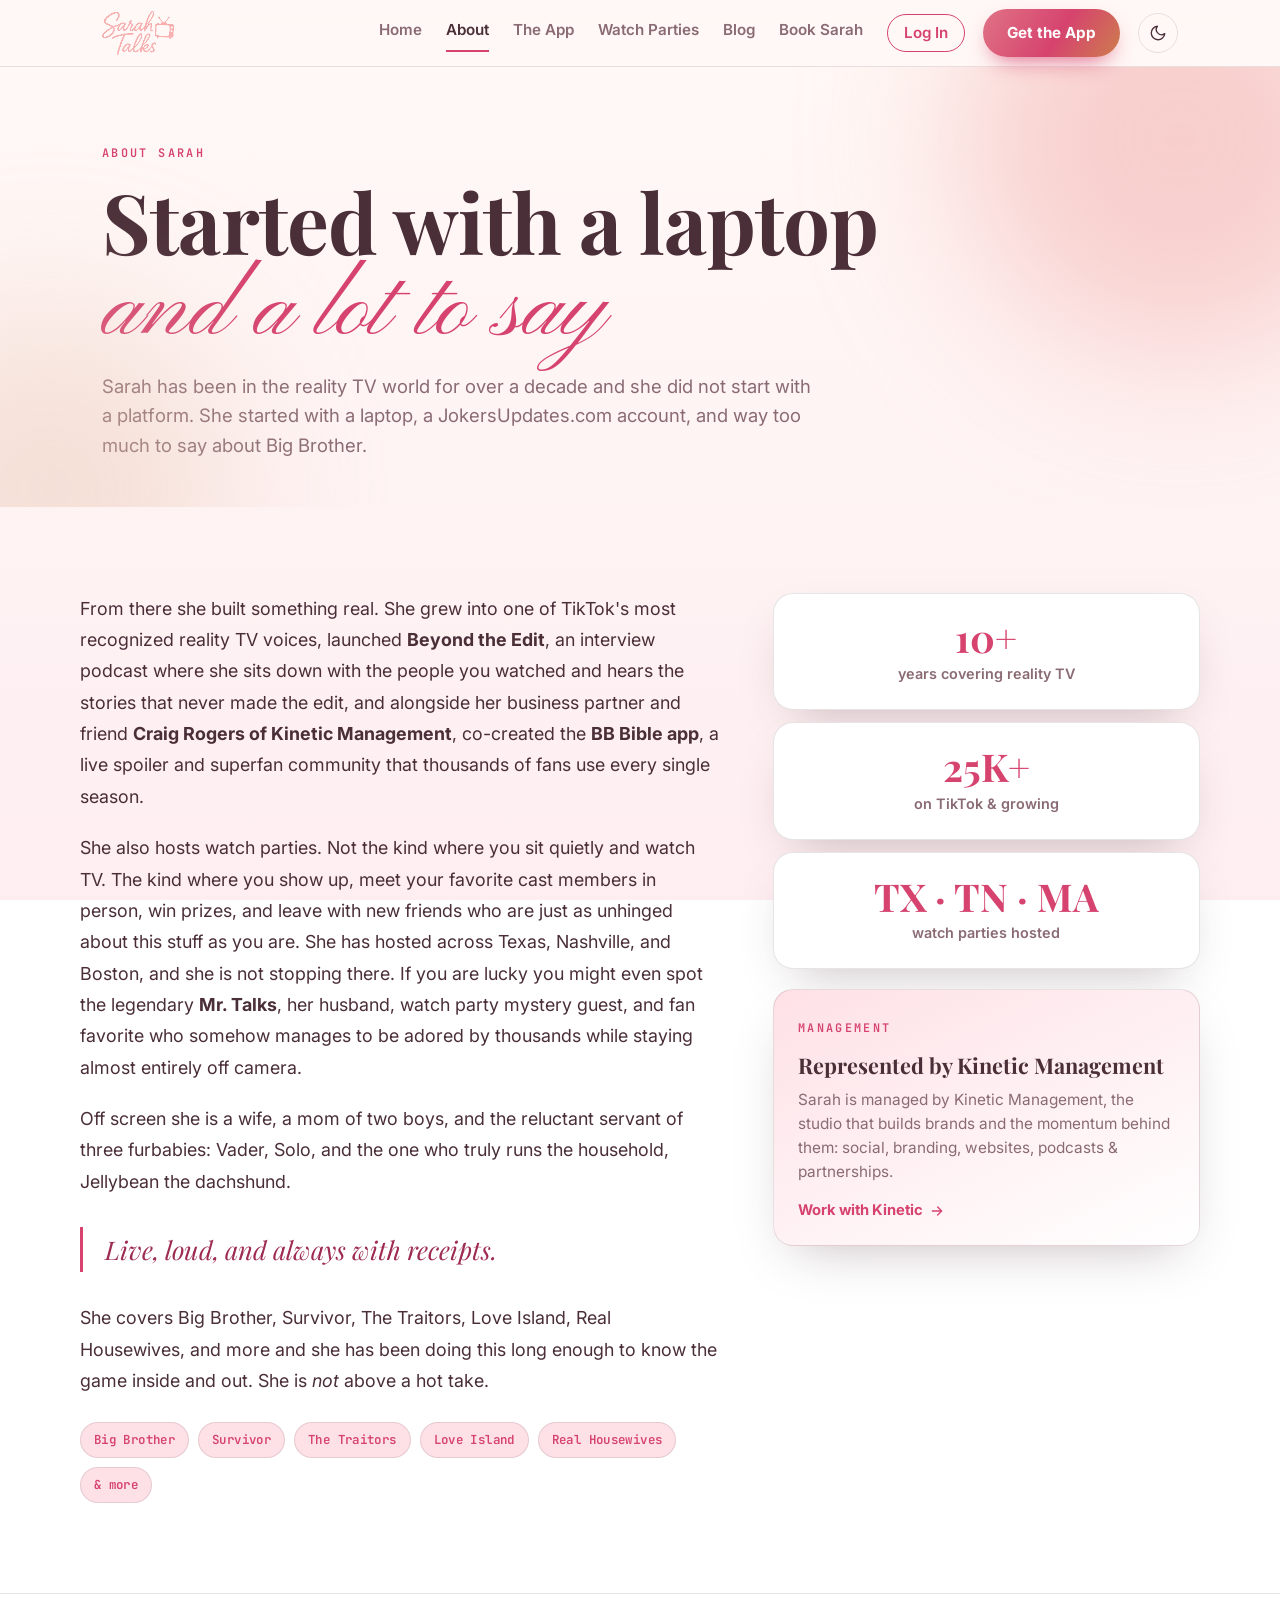
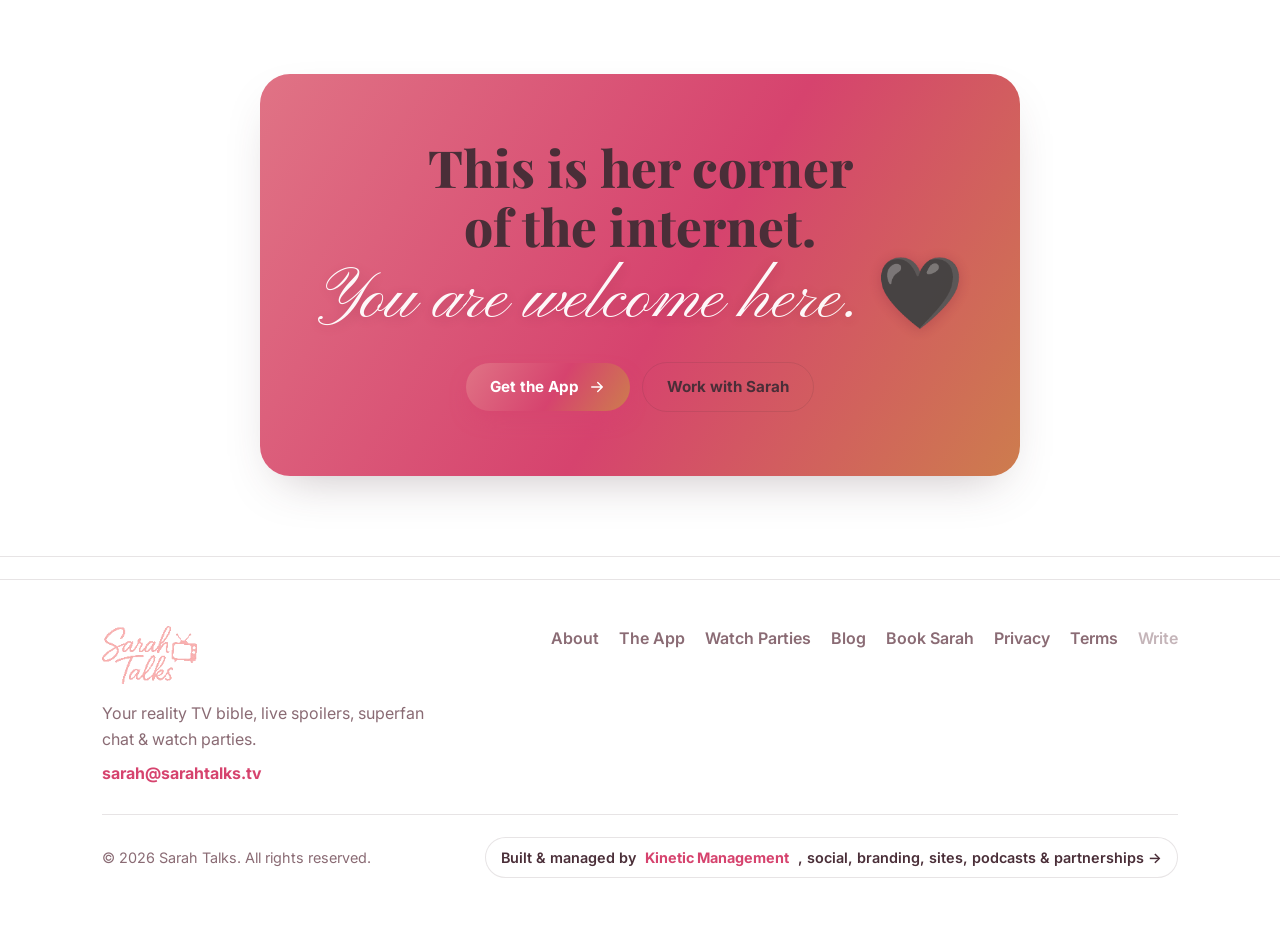
==== commit 9e7f0dc7: "Add Log In link (→ app.sarahtalks.tv) to site nav Co-Authored-By: Claude Opus 4.8 <noreply@anthropic" ====
--- a/about.html
+++ b/about.html
@@ -21,6 +21,7 @@
       <a href="watch-parties.html">Watch Parties</a>
       <a href="blog.html">Blog</a>
       <a href="book.html">Book Sarah</a>
+      <a href="https://app.sarahtalks.tv" class="nav-login">Log In</a>
     </div>
     <a href="app.html" class="btn btn-primary">Get the App</a>
     <button class="toggle" id="themeBtn" aria-label="Toggle theme"></button>
--- a/styles.css
+++ b/styles.css
@@ -368,3 +368,7 @@
 .built-by{margin:22px 0 0;font-family:"JetBrains Mono",monospace;font-size:.82rem;letter-spacing:.04em;color:rgba(255,255,255,.7)}
 .built-by a{color:#fff;text-decoration:none;border-bottom:1px solid rgba(255,255,255,.45);padding-bottom:1px;transition:border-color .15s ease}
 .built-by a:hover{border-color:#fff}
+
+/* Log In pill — entry point to the web app (app.sarahtalks.tv) */
+.nav-links a.nav-login{color:var(--rasp);border:1.5px solid var(--rasp);border-radius:999px;padding:6px 16px}
+.nav-links a.nav-login:hover{background:var(--rasp);color:#fff}
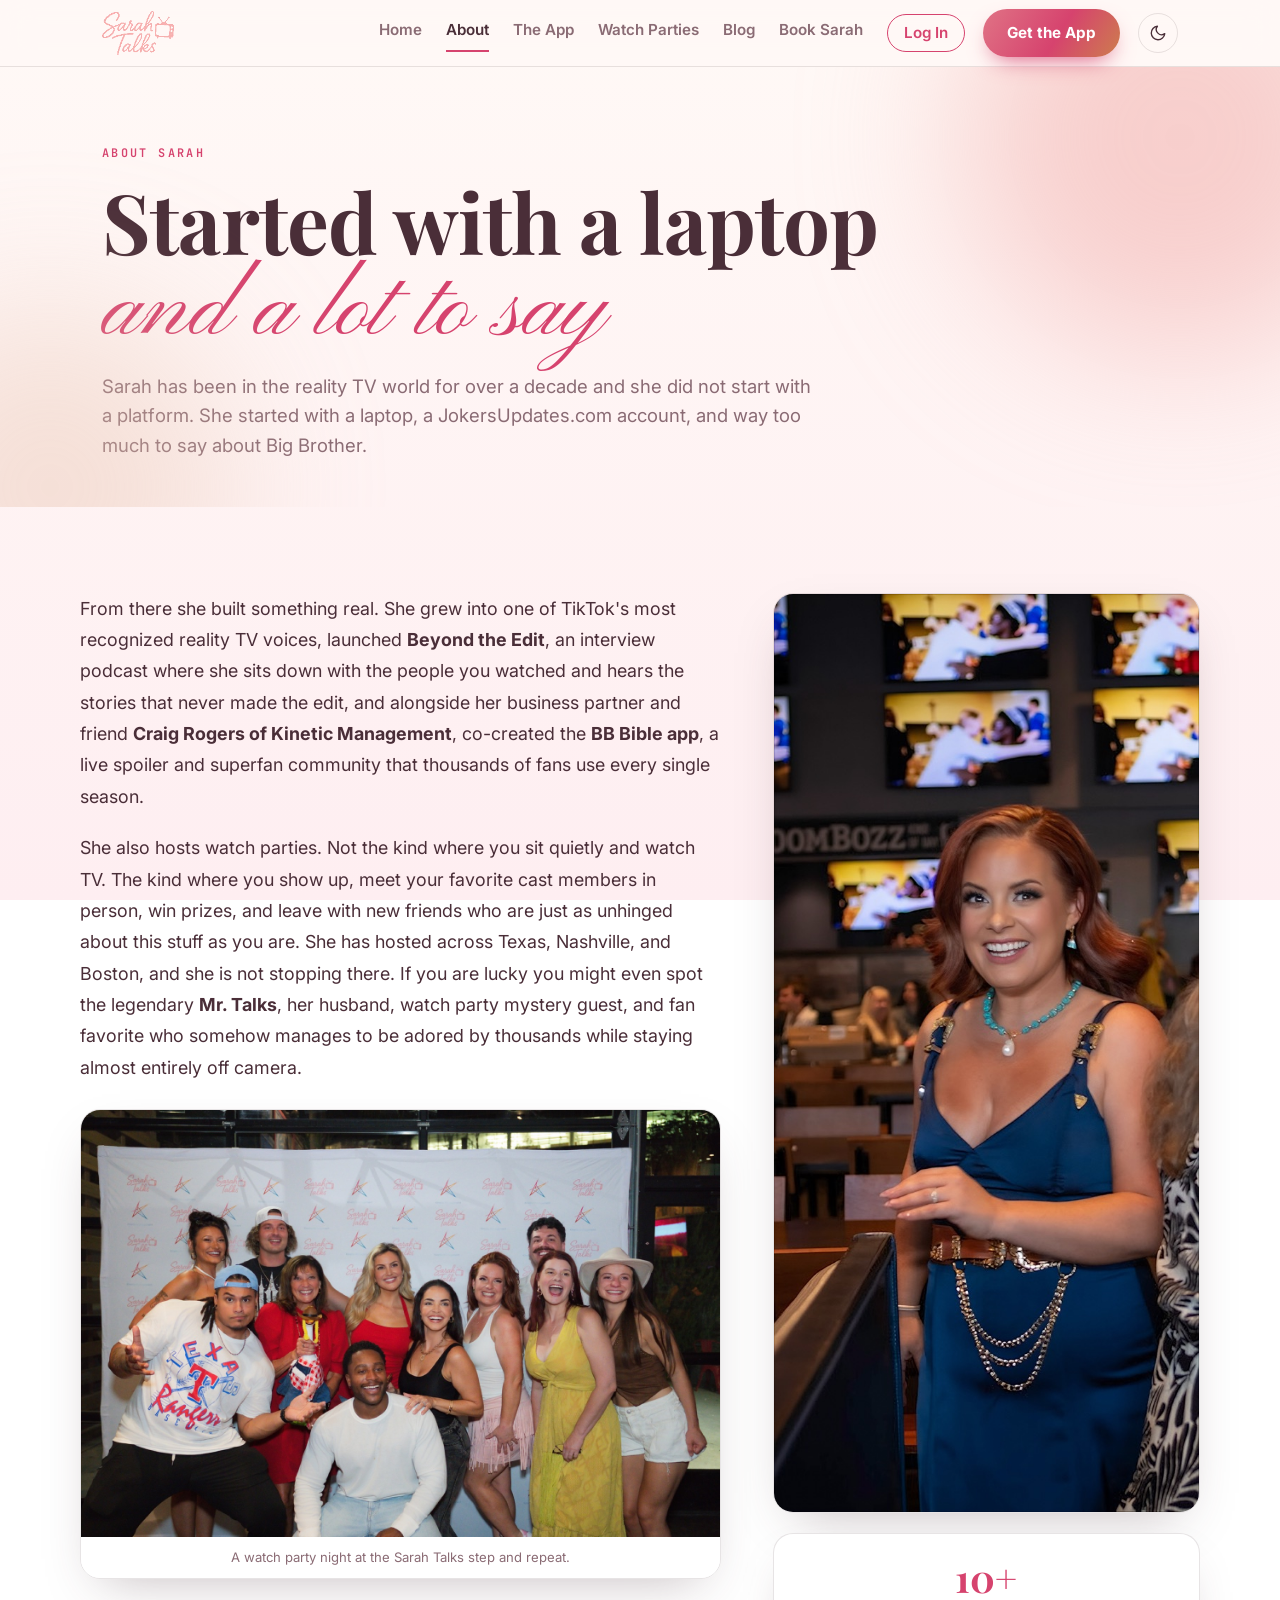
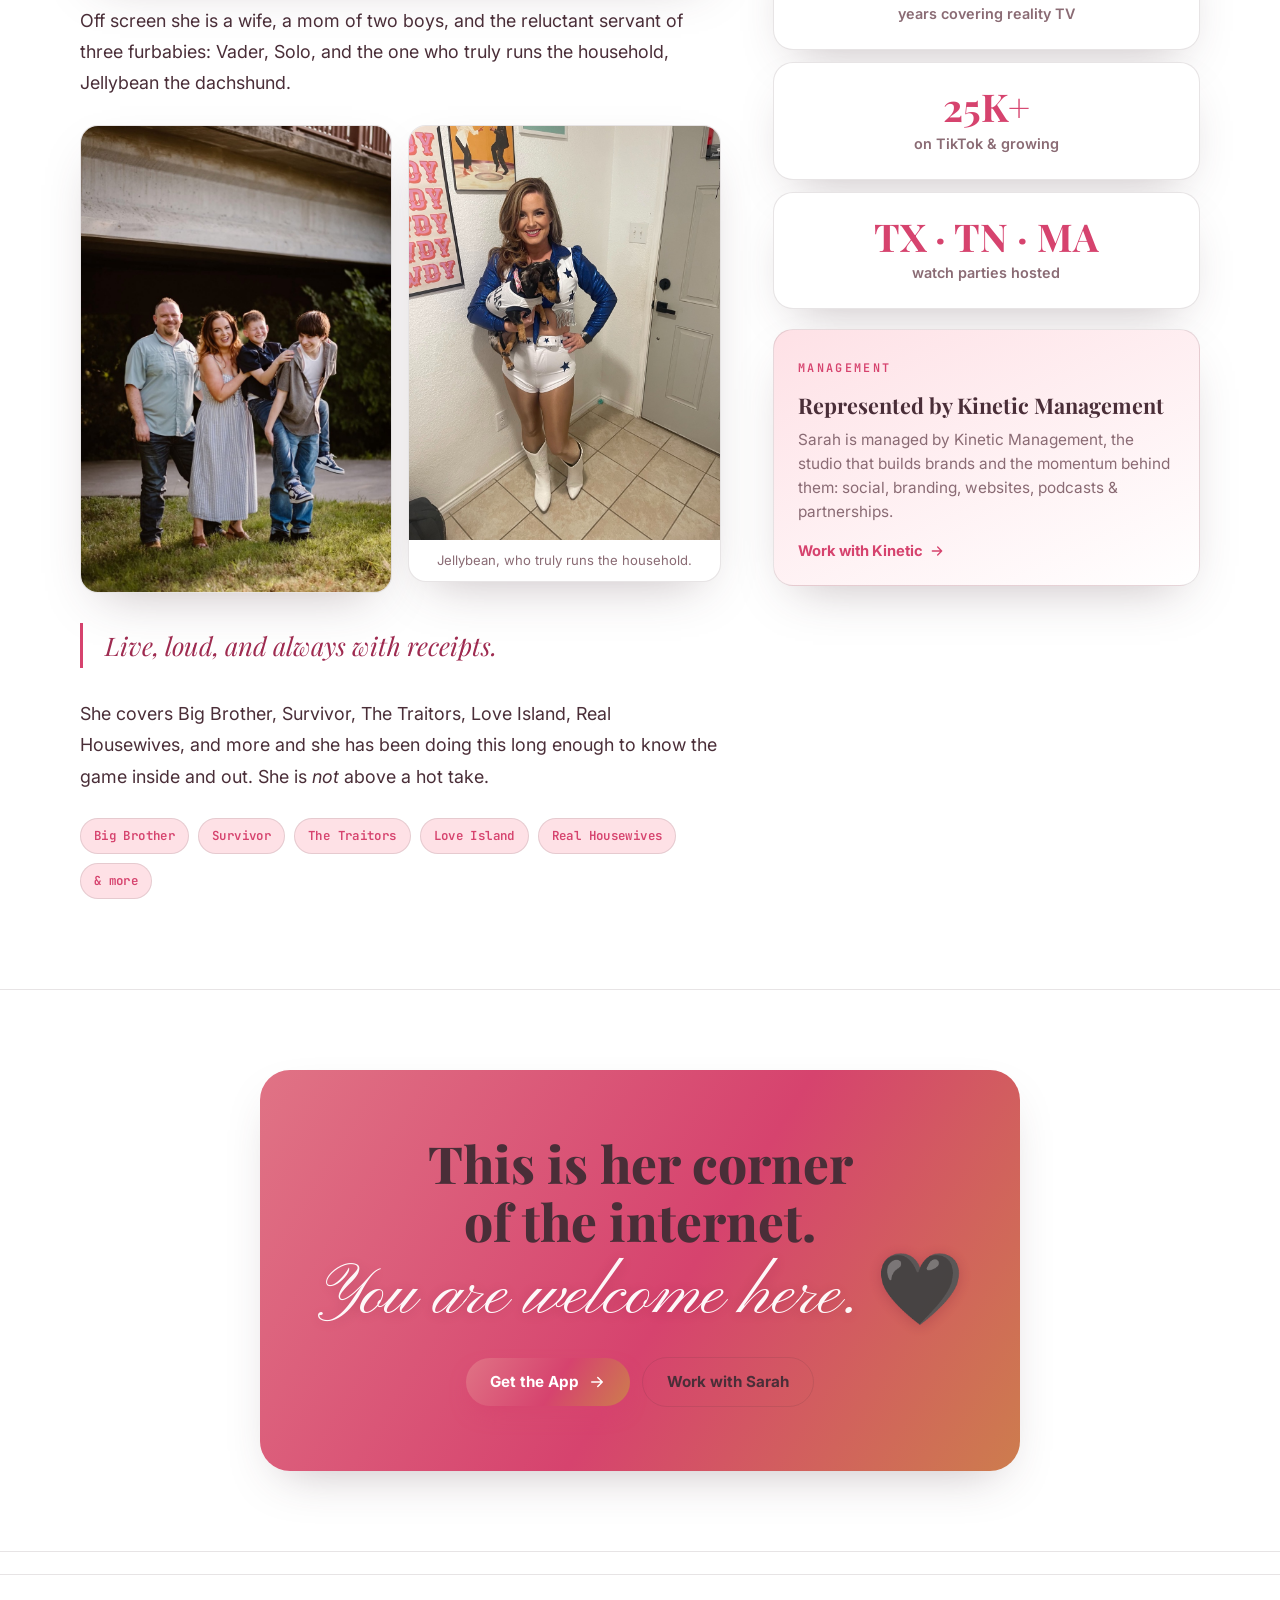
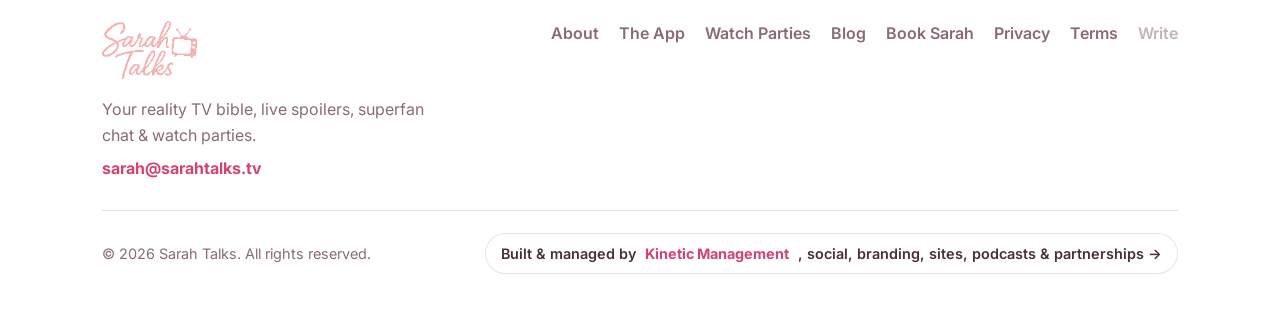
==== commit 6cfc1413: "About: add Sarah's photos (portrait, watch party, family, Jellybean) - Self-host 4 media-kit photos " ====
--- a/about.html
+++ b/about.html
@@ -8,7 +8,7 @@
 <link rel="preconnect" href="https://fonts.googleapis.com">
 <link rel="preconnect" href="https://fonts.gstatic.com" crossorigin>
 <link href="https://fonts.googleapis.com/css2?family=Playfair+Display:ital,wght@0,500;0,600;0,700;0,800;1,500;1,600&family=Pinyon+Script&family=Inter:wght@400;500;600;700;800&family=JetBrains+Mono:wght@500;600&display=swap" rel="stylesheet">
-<link rel="stylesheet" href="styles.css?v=2">
+<link rel="stylesheet" href="styles.css?v=5">
 </head>
 <body>
 <header class="nav"><div class="wrap nav-in">
@@ -46,7 +46,14 @@
 
         <p>She also hosts watch parties. Not the kind where you sit quietly and watch TV. The kind where you show up, meet your favorite cast members in person, win prizes, and leave with new friends who are just as unhinged about this stuff as you are. She has hosted across Texas, Nashville, and Boston, and she is not stopping there. If you are lucky you might even spot the legendary <b>Mr. Talks</b>, her husband, watch party mystery guest, and fan favorite who somehow manages to be adored by thousands while staying almost entirely off camera.</p>
 
+        <figure class="about-photo"><img src="assets/about/party.jpg" alt="Sarah with fans and cast at a Sarah Talks watch party" loading="lazy"><figcaption>A watch party night at the Sarah Talks step and repeat.</figcaption></figure>
+
         <p>Off screen she is a wife, a mom of two boys, and the reluctant servant of three furbabies: Vader, Solo, and the one who truly runs the household, Jellybean the dachshund.</p>
+
+        <div class="about-duo">
+          <figure><img src="assets/about/family.jpg" alt="Sarah with her husband and two sons" loading="lazy"></figure>
+          <figure><img src="assets/about/jellybean.jpg" alt="Sarah holding Jellybean the dachshund" loading="lazy"><figcaption>Jellybean, who truly runs the household.</figcaption></figure>
+        </div>
 
         <blockquote class="pull">Live, loud, and always with receipts.</blockquote>
 
@@ -58,6 +65,7 @@
       </div>
 
       <aside class="about-side">
+        <figure class="about-portrait"><img src="assets/about/portrait.jpg" alt="Sarah at a watch party"></figure>
         <div class="stats about-stats">
           <div class="stat-box"><b>10+</b><small>years covering reality TV</small></div>
           <div class="stat-box"><b>25K+</b><small>on TikTok &amp; growing</small></div>
@@ -106,6 +114,6 @@
     <a class="plug" href="https://kinetic-mgmt.com" target="_blank" rel="noopener">Built &amp; managed by <b>Kinetic Management</b>, social, branding, sites, podcasts &amp; partnerships &rarr;</a>
   </div>
 </div></footer>
-<script src="app.js?v=2"></script>
+<script src="app.js?v=5"></script>
 </body>
 </html>
--- a/styles.css
+++ b/styles.css
@@ -274,6 +274,14 @@
 .about-photo{margin:0;border-radius:20px;overflow:hidden;border:1px solid var(--line);box-shadow:var(--shadow)}
 .about-photo img{width:100%;height:auto;display:block}
 .about-photo figcaption{font-size:.82rem;color:var(--muted);padding:10px 14px;background:var(--surface);text-align:center}
+.about-portrait{margin:0;border-radius:20px;overflow:hidden;border:1px solid var(--line);box-shadow:var(--shadow)}
+.about-portrait img{width:100%;height:auto;display:block}
+.about-copy .about-photo{margin:26px 0}
+.about-duo{display:grid;grid-template-columns:1fr 1fr;gap:16px;margin:26px 0;align-items:start}
+.about-duo figure{margin:0;border-radius:18px;overflow:hidden;border:1px solid var(--line);box-shadow:var(--shadow);background:var(--surface)}
+.about-duo img{width:100%;height:auto;display:block}
+.about-duo figcaption{font-size:.82rem;color:var(--muted);padding:10px 14px;text-align:center}
+@media(max-width:560px){.about-duo{grid-template-columns:1fr}}
 .about-stats{display:grid;grid-template-columns:1fr;gap:12px}
 @media(max-width:860px){.about-grid{grid-template-columns:1fr;gap:34px}.about-side{position:static}.about-stats{grid-template-columns:1fr 1fr 1fr}}
 
@@ -285,7 +293,12 @@
   border:1px solid var(--line);border-radius:20px;overflow:hidden;box-shadow:var(--shadow);
   transition:transform .16s ease,border-color .16s ease}
 .pcard:hover{transform:translateY(-4px);border-color:var(--rose-deep)}
-.pcard-cover{aspect-ratio:16/9;background:var(--blush);background-size:cover;background-position:center;border-bottom:1px solid var(--line)}
+/* Show the WHOLE photo, whatever its shape: full image contained on a soft
+   blurred fill of itself, so nothing (top person, dog, etc.) ever gets cropped. */
+.pcard-cover{position:relative;aspect-ratio:4/3;overflow:hidden;background:var(--blush);border-bottom:1px solid var(--line)}
+.pcard-cover::before{content:"";position:absolute;inset:0;background-image:var(--cover);background-size:cover;background-position:center;filter:blur(24px) brightness(.9);transform:scale(1.15);z-index:0}
+.pcard-cover.noimg::before{display:none}
+.pcard-img{position:relative;z-index:1;width:100%;height:100%;object-fit:contain;display:block}
 .pcard-body{padding:20px 22px 24px;display:flex;flex-direction:column;gap:9px;flex:1}
 .pcard .tag{align-self:flex-start;font-family:"JetBrains Mono",monospace;font-size:.68rem;letter-spacing:.14em;
   text-transform:uppercase;font-weight:600;color:var(--rasp);background:var(--blush);padding:4px 10px;border-radius:999px}
@@ -326,8 +339,11 @@
 .ed-hint{font-size:.82rem;color:var(--muted);margin:-8px 0 18px}
 .login-card{max-width:420px;margin:40px auto;background:var(--surface);border:1px solid var(--line);border-radius:20px;padding:30px 28px;box-shadow:var(--shadow)}
 .login-card h2{margin:0 0 6px}
-.draft-list{margin-top:34px;border-top:1px solid var(--line);padding-top:22px}
+.draft-list{margin:0 0 30px;background:var(--surface);border:1px solid var(--line);border-radius:16px;padding:16px 18px;box-shadow:var(--shadow)}
+.picker-head{display:flex;align-items:center;justify-content:space-between;gap:12px;margin:0 0 6px}
+.picker-head h3{font-family:"Playfair Display",serif;margin:0;font-size:1.2rem}
 .draft-row{display:flex;align-items:center;gap:12px;padding:12px 0;border-bottom:1px solid var(--line)}
+.draft-row:last-child{border-bottom:none}
 .draft-row .grow{flex:1;min-width:0}
 .draft-row .grow b{display:block;font-family:"Playfair Display",serif;font-size:1.05rem}
 .draft-row .grow small{color:var(--muted)}
@@ -372,3 +388,14 @@
 /* Log In pill — entry point to the web app (app.sarahtalks.tv) */
 .nav-links a.nav-login{color:var(--rasp);border:1.5px solid var(--rasp);border-radius:999px;padding:6px 16px}
 .nav-links a.nav-login:hover{background:var(--rasp);color:#fff}
+
+/* ---- Admin edit affordances on the public blog (shown only when logged in) ---- */
+.pcard-wrap{position:relative;display:flex}
+.pcard-wrap>.pcard{flex:1}
+.pcard-edit{position:absolute;top:10px;right:10px;z-index:4;display:inline-flex;align-items:center;gap:5px;
+  background:rgba(20,10,14,.66);color:#fff;font-size:.74rem;font-weight:700;letter-spacing:.02em;
+  padding:6px 12px;border-radius:999px;text-decoration:none;border:1px solid rgba(255,255,255,.28);backdrop-filter:blur(4px)}
+.pcard-edit:hover{background:var(--rasp);border-color:var(--rasp)}
+.article-edit{display:inline-flex;align-items:center;gap:7px;margin:0 0 20px 14px;padding:9px 17px;border-radius:999px;vertical-align:middle;
+  background:var(--rasp);color:#fff;font-weight:700;font-size:.9rem;text-decoration:none;border:none}
+.article-edit:hover{filter:brightness(1.06)}
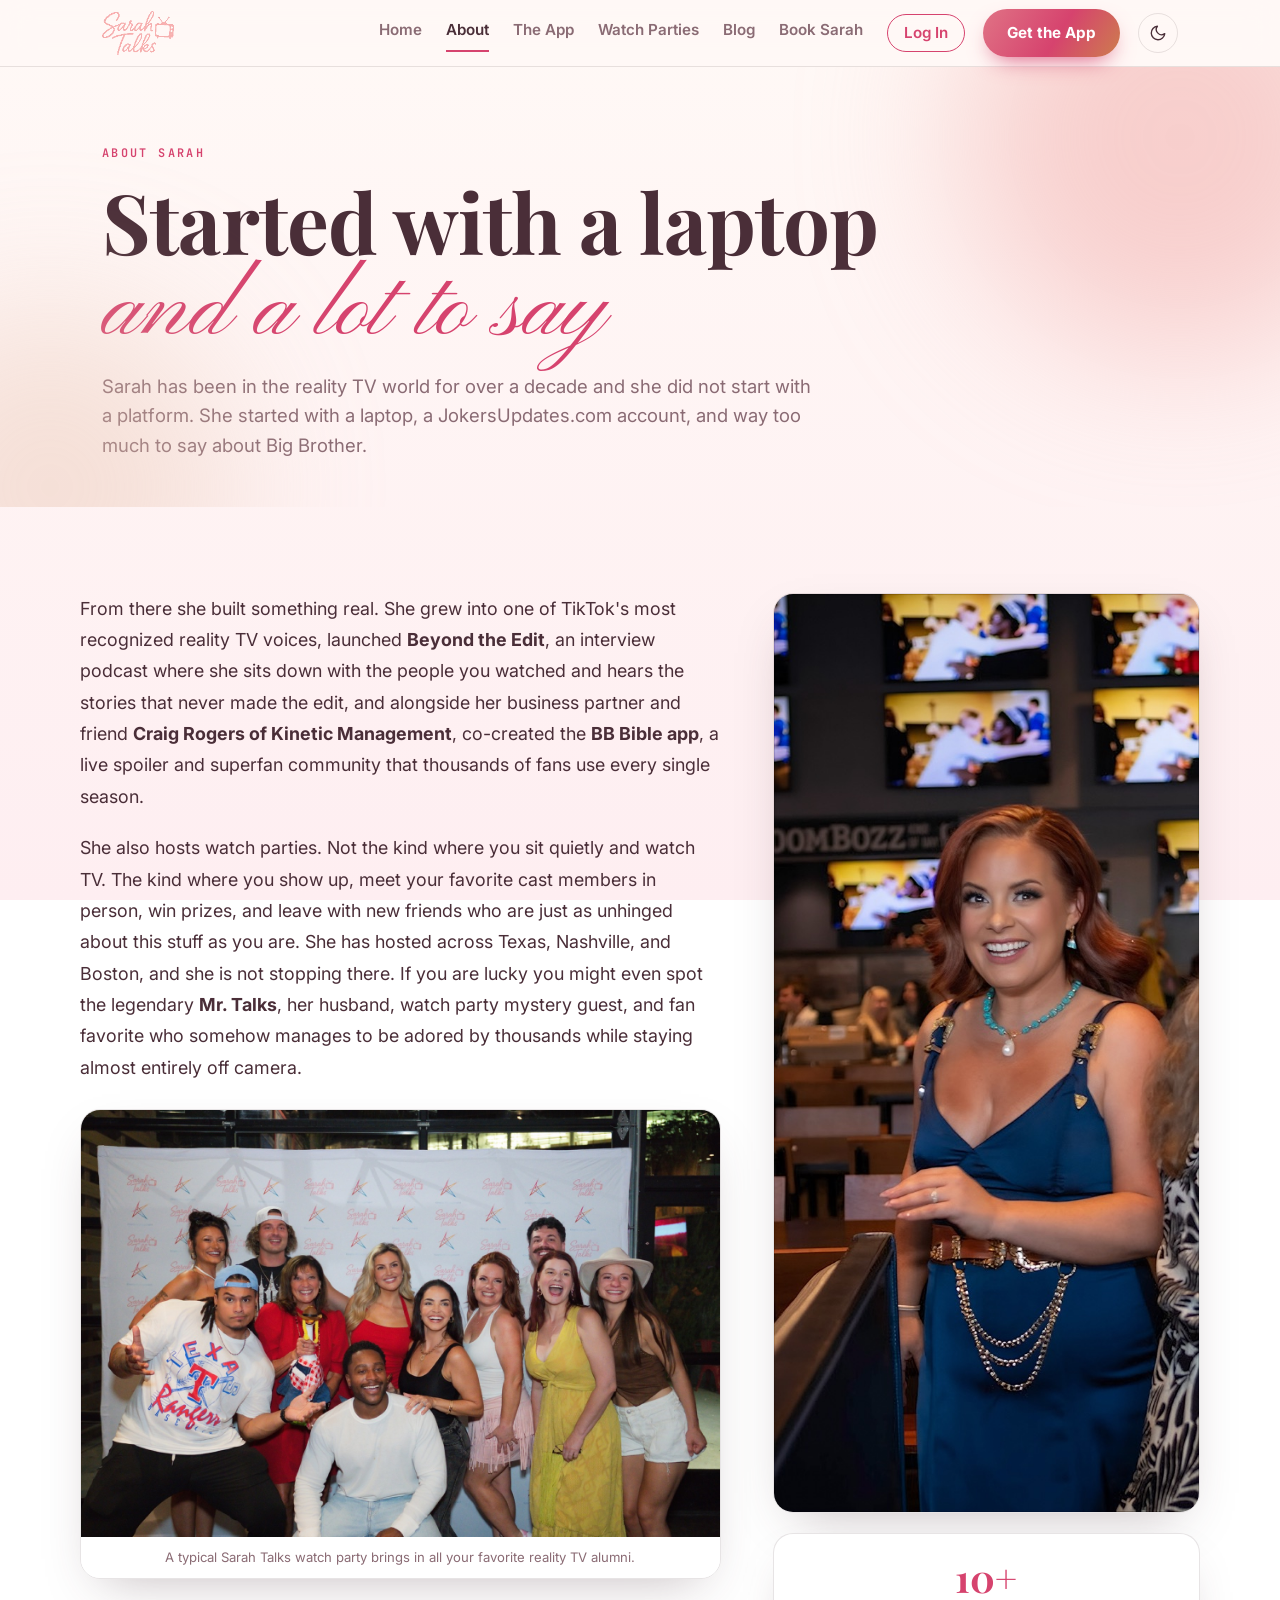
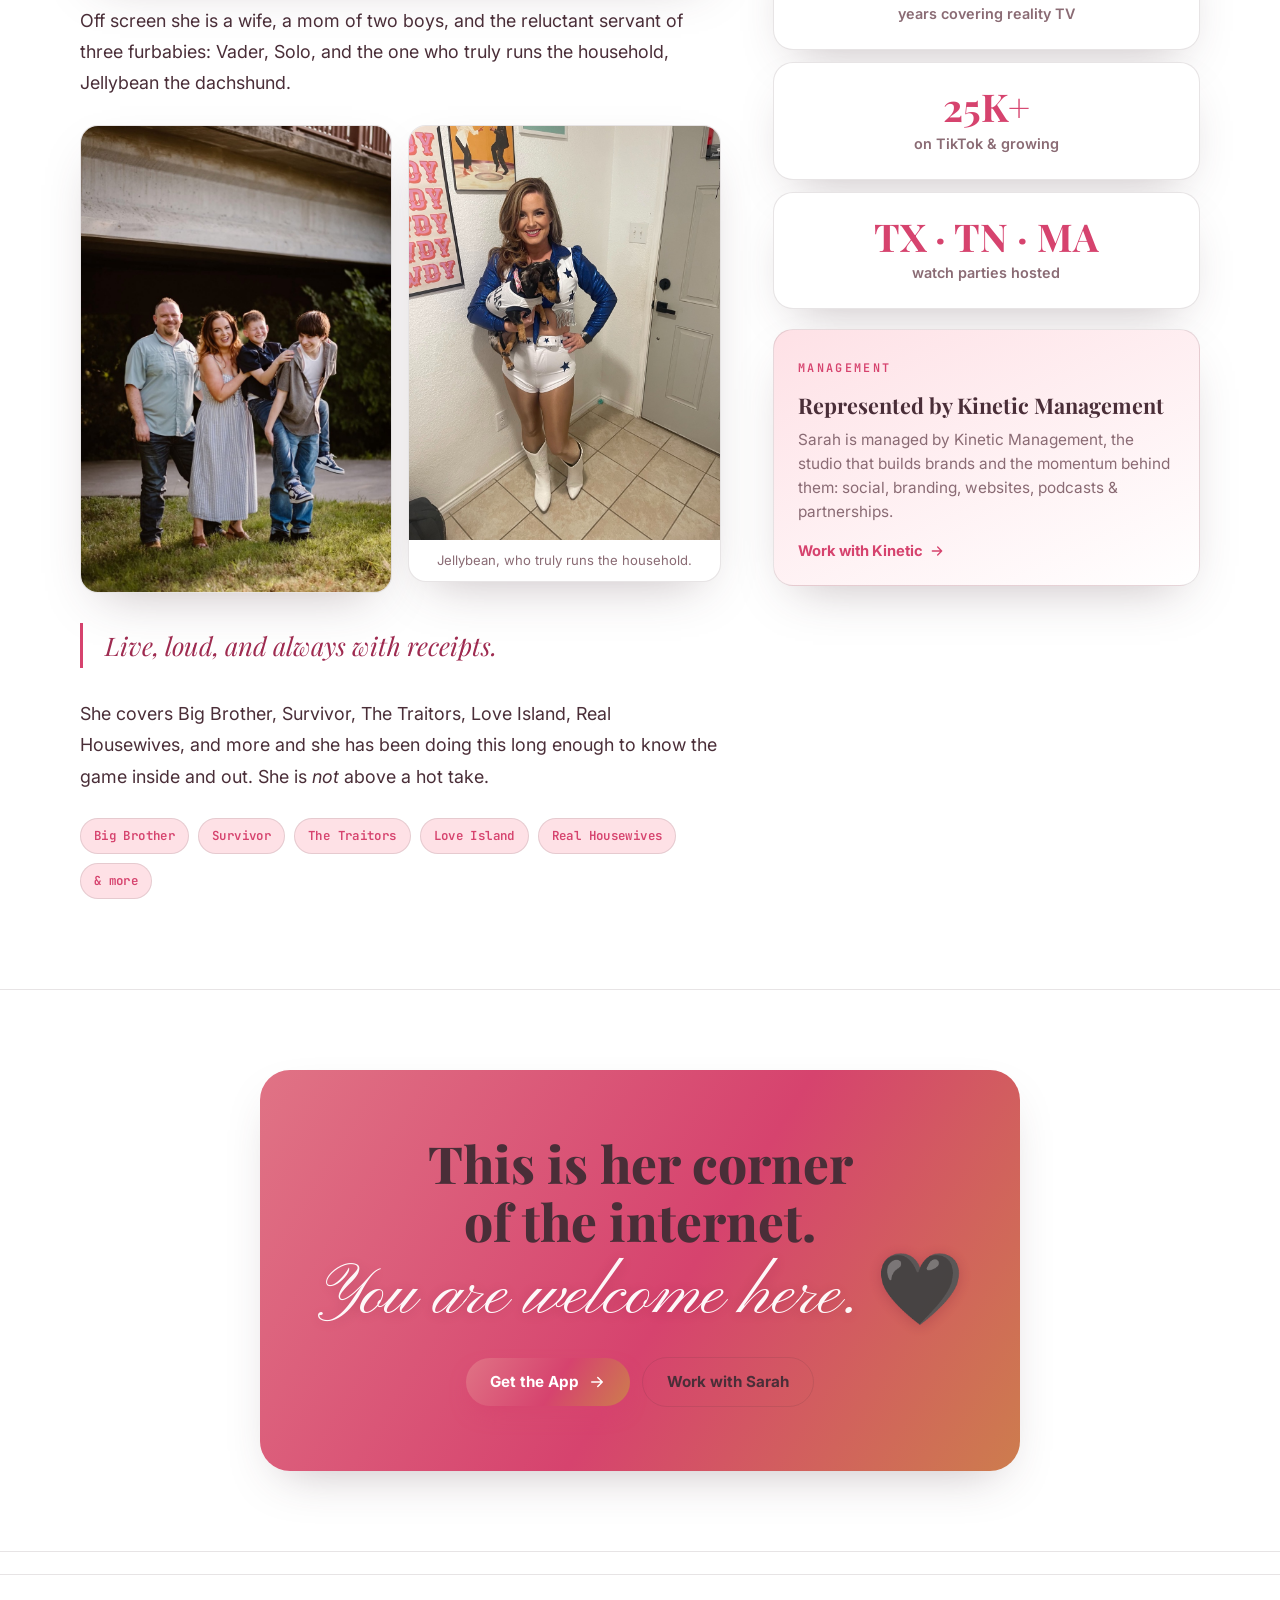
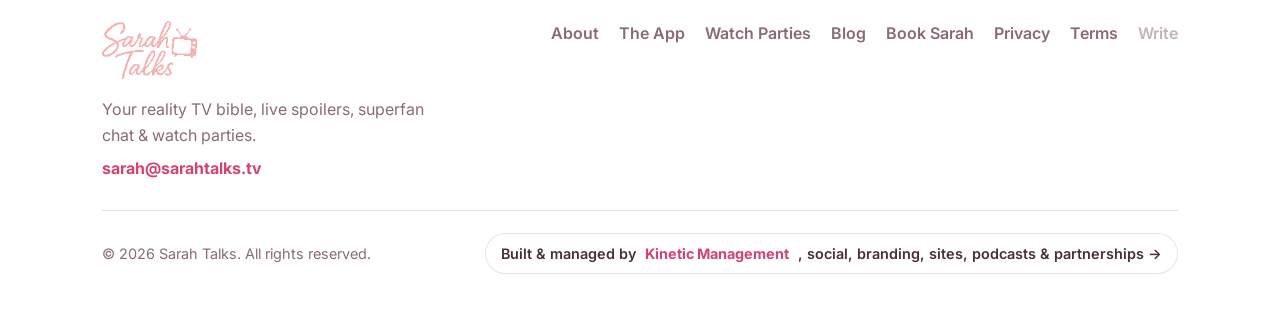
==== commit 48155e60: "About: reword watch-party photo caption Co-Authored-By: Claude Opus 4.8 <noreply@anthropic.com>" ====
--- a/about.html
+++ b/about.html
@@ -46,7 +46,7 @@
 
         <p>She also hosts watch parties. Not the kind where you sit quietly and watch TV. The kind where you show up, meet your favorite cast members in person, win prizes, and leave with new friends who are just as unhinged about this stuff as you are. She has hosted across Texas, Nashville, and Boston, and she is not stopping there. If you are lucky you might even spot the legendary <b>Mr. Talks</b>, her husband, watch party mystery guest, and fan favorite who somehow manages to be adored by thousands while staying almost entirely off camera.</p>
 
-        <figure class="about-photo"><img src="assets/about/party.jpg" alt="Sarah with fans and cast at a Sarah Talks watch party" loading="lazy"><figcaption>A watch party night at the Sarah Talks step and repeat.</figcaption></figure>
+        <figure class="about-photo"><img src="assets/about/party.jpg" alt="Sarah with fans and cast at a Sarah Talks watch party" loading="lazy"><figcaption>A typical Sarah Talks watch party brings in all your favorite reality TV alumni.</figcaption></figure>
 
         <p>Off screen she is a wife, a mom of two boys, and the reluctant servant of three furbabies: Vader, Solo, and the one who truly runs the household, Jellybean the dachshund.</p>
 
